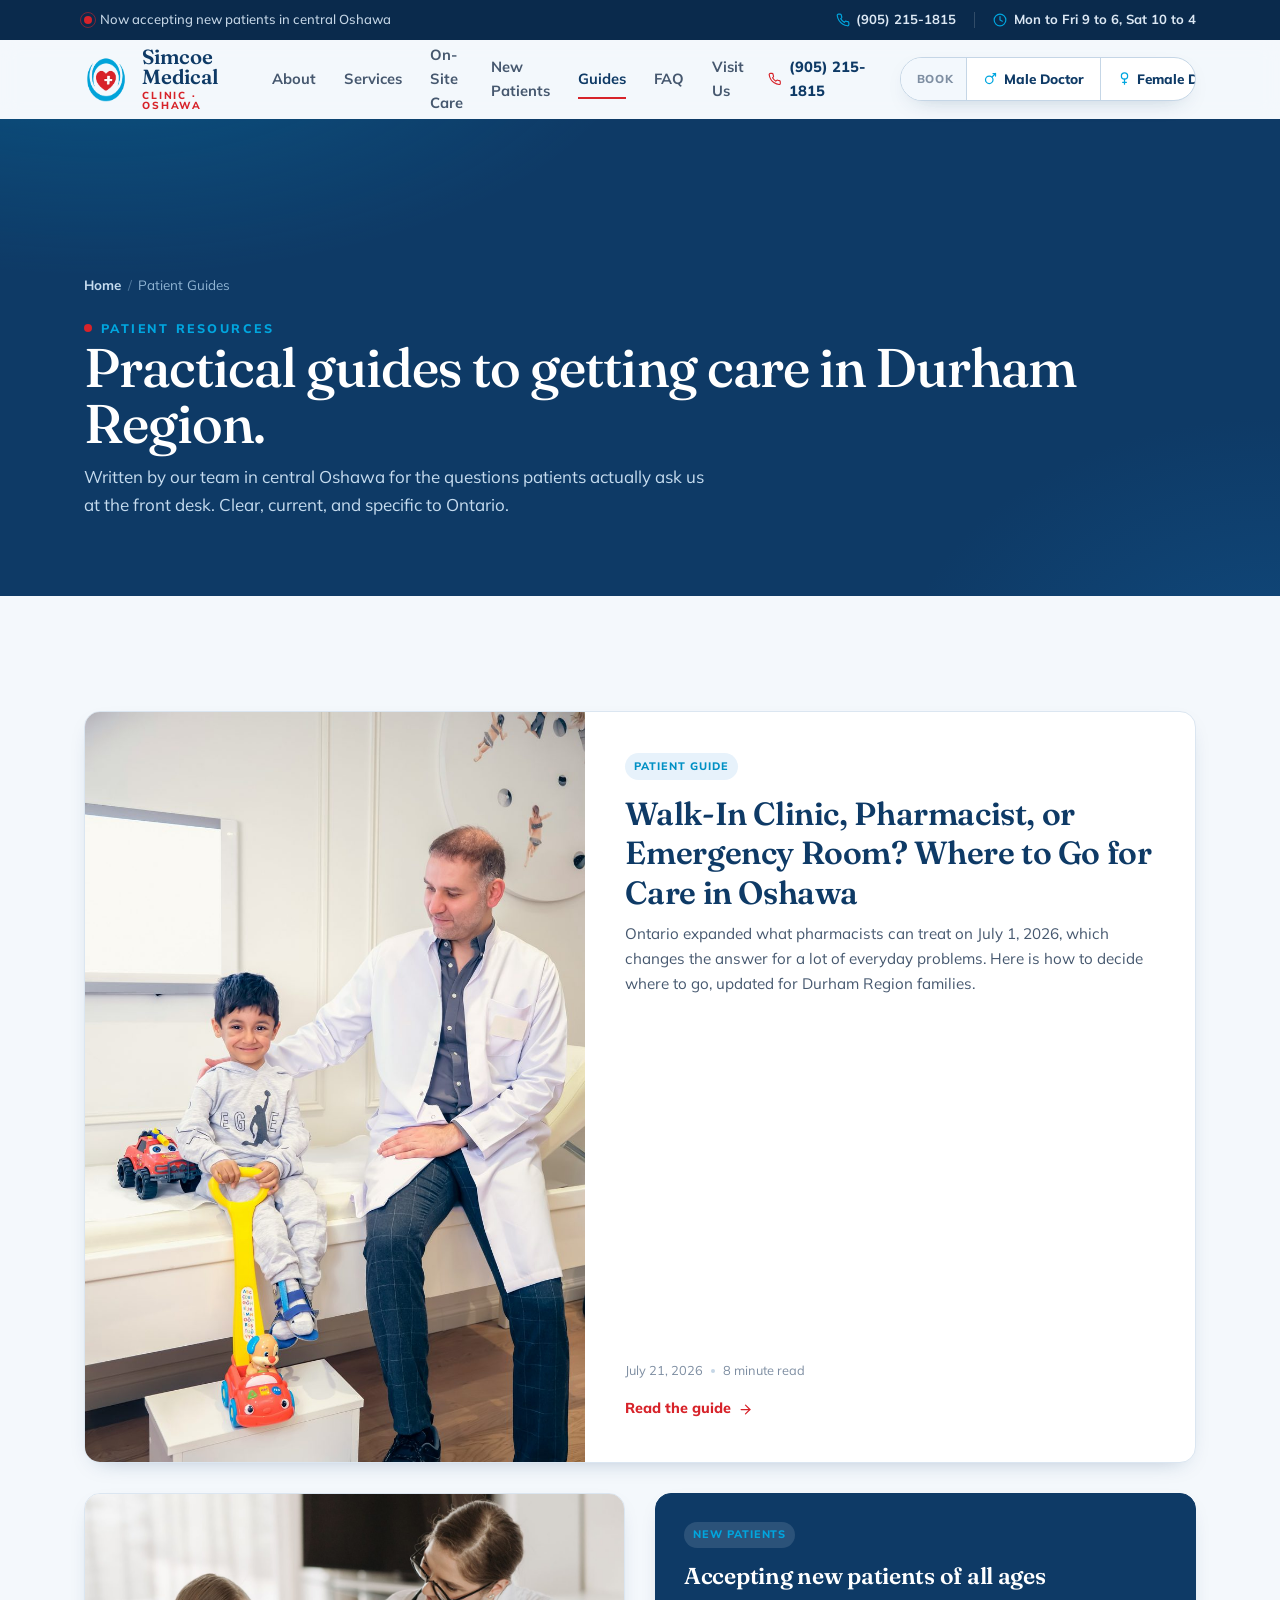
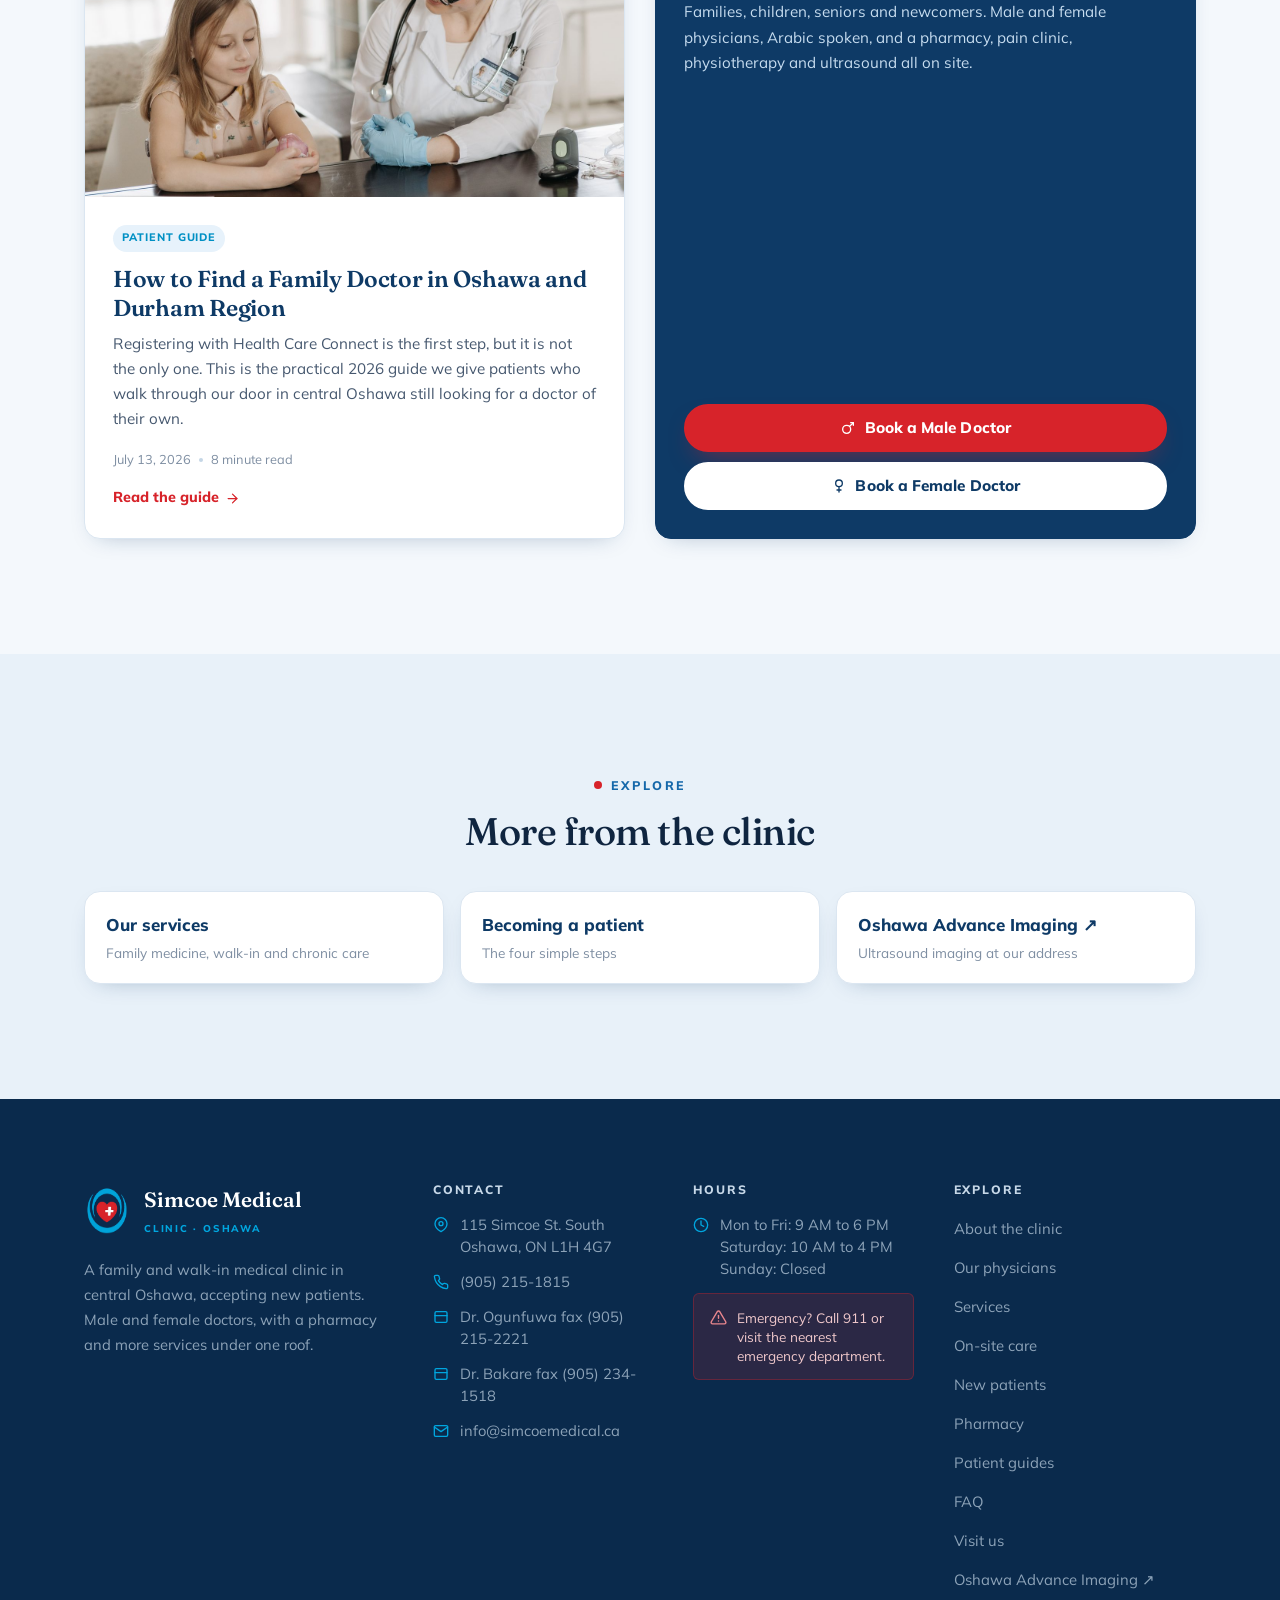
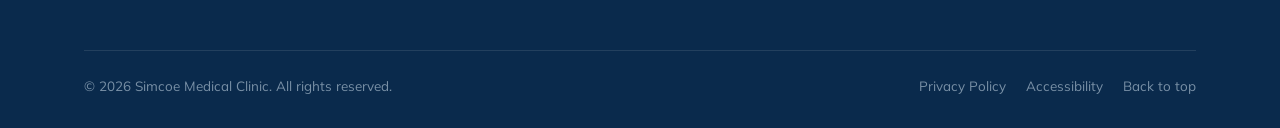
==== blog.html @ 027e369a "Add files via upload" ====
<!DOCTYPE html>
<html lang="en">
<head>
<meta charset="UTF-8">
<meta name="viewport" content="width=device-width, initial-scale=1.0">
<title>Patient Guides | Simcoe Medical Clinic, Oshawa</title>
<meta name="description" content="Patient guides from Simcoe Medical Clinic, Oshawa: how to find a family doctor in Durham Region, and choosing between a pharmacist, walk-in clinic and the ER.">
<meta name="theme-color" content="#0E3A66">
<meta name="robots" content="index, follow, max-image-preview:large, max-snippet:-1">
<meta name="author" content="Simcoe Medical Clinic">
<meta name="geo.region" content="CA-ON">
<meta name="geo.placename" content="Oshawa, Ontario">
<link rel="canonical" href="https://www.simcoemedical.ca/blog.html">
<meta property="og:type" content="website">
<meta property="og:site_name" content="Simcoe Medical Clinic">
<meta property="og:locale" content="en_CA">
<meta property="og:title" content="Patient Guides | Simcoe Medical Clinic, Oshawa">
<meta property="og:description" content="Practical patient guides from Simcoe Medical Clinic in Oshawa: how to find a family doctor in Durham Region, and choosing between a pharmacist, walk-in clinic and emergency room.">
<meta property="og:url" content="https://www.simcoemedical.ca/blog.html">
<meta property="og:image" content="https://www.simcoemedical.ca/images/care.jpg">
<meta name="twitter:card" content="summary_large_image">
<meta name="twitter:title" content="Patient Guides | Simcoe Medical Clinic, Oshawa">
<meta name="twitter:description" content="Practical patient guides from Simcoe Medical Clinic in Oshawa: how to find a family doctor in Durham Region, and choosing between a pharmacist, walk-in clinic and emergency room.">
<meta name="twitter:image" content="https://www.simcoemedical.ca/images/care.jpg">
<link rel="icon" href="logo.png" type="image/png">
<link rel="apple-touch-icon" href="logo.png">
<link rel="preconnect" href="https://fonts.googleapis.com">
<link rel="preconnect" href="https://fonts.gstatic.com" crossorigin>
<link href="https://fonts.googleapis.com/css2?family=Fraunces:ital,opsz,wght@0,9..144,400;0,9..144,500;0,9..144,600;0,9..144,700&family=Mulish:wght@400;500;600;700;800&display=swap" rel="stylesheet">
<link rel="stylesheet" href="styles.css">
<script type="application/ld+json">{"@context":"https://schema.org","@type":"BreadcrumbList","itemListElement":[{"@type":"ListItem","position":1,"name":"Home","item":"https://www.simcoemedical.ca/"},{"@type":"ListItem","position":2,"name":"Patient Guides","item":"https://www.simcoemedical.ca/blog.html"}]}</script>
<script type="application/ld+json">{"@context":"https://schema.org","@type":"Blog","@id":"https://www.simcoemedical.ca/blog.html","name":"Simcoe Medical Clinic Patient Guides","description":"Practical guides to primary care in Oshawa and Durham Region from Simcoe Medical Clinic.","url":"https://www.simcoemedical.ca/blog.html","inLanguage":"en-CA","publisher":{"@type":"MedicalClinic","name":"Simcoe Medical Clinic","url":"https://www.simcoemedical.ca/"},"blogPost":[{"@type":"BlogPosting","headline":"Walk-In Clinic, Pharmacist, or Emergency Room? Where to Go for Care in Oshawa","url":"https://www.simcoemedical.ca/walk-in-clinic-pharmacist-or-emergency-room-oshawa.html","datePublished":"2026-07-21","image":"https://www.simcoemedical.ca/images/clinic.jpg","description":"Ontario expanded what pharmacists can treat on July 1, 2026. How to decide between a pharmacist, a walk-in clinic, Health811 and the emergency department in Durham Region."},{"@type":"BlogPosting","headline":"How to Find a Family Doctor in Oshawa and Durham Region","url":"https://www.simcoemedical.ca/find-a-family-doctor-oshawa-durham-region.html","datePublished":"2026-07-13","image":"https://www.simcoemedical.ca/images/care.jpg","description":"A practical 2026 guide to finding a family doctor in Durham Region: Health Care Connect, contacting clinics directly, what to ask, and where to get care while you wait."}]}</script>
</head>
<body>

<div class="scroll-prog" id="scrollProg"></div>

<!-- TOP RIBBON -->
<div class="ribbon">
  <div class="wrap">
    <span class="r-left"><span class="dot"></span> Now accepting new patients in central Oshawa</span>
    <span class="r-right">
      <a href="tel:+19052151815"><svg viewBox="0 0 24 24" fill="none" stroke="currentColor" stroke-width="2" stroke-linecap="round" stroke-linejoin="round"><path d="M22 16.92v3a2 2 0 0 1-2.18 2 19.79 19.79 0 0 1-8.63-3.07 19.5 19.5 0 0 1-6-6 19.79 19.79 0 0 1-3.07-8.67A2 2 0 0 1 4.11 2h3a2 2 0 0 1 2 1.72c.13.96.36 1.9.7 2.81a2 2 0 0 1-.45 2.11L8.09 9.91a16 16 0 0 0 6 6l1.27-1.27a2 2 0 0 1 2.11-.45c.91.34 1.85.57 2.81.7A2 2 0 0 1 22 16.92z"/></svg>(905) 215-1815</a>
      <span class="sep"></span>
      <a href="index.html#contact"><svg viewBox="0 0 24 24" fill="none" stroke="currentColor" stroke-width="2" stroke-linecap="round" stroke-linejoin="round"><circle cx="12" cy="12" r="10"/><polyline points="12 6 12 12 16 14"/></svg>Mon to Fri 9 to 6, Sat 10 to 4</a>
    </span>
  </div>
</div>

<!-- HEADER -->
<header class="header" id="header">
  <div class="wrap">
    <div class="bar">
      <a href="index.html" class="brand" aria-label="Simcoe Medical Clinic home">
        <img src="logo.png" alt="Simcoe Medical Clinic logo" width="46" height="46">
        <span class="bk"><b>Simcoe Medical</b><span>Clinic &middot; Oshawa</span></span>
      </a>
      <nav class="nav" aria-label="Primary">
        <a href="index.html#about">About</a>
        <a href="index.html#services">Services</a>
        <a href="index.html#on-site">On-Site Care</a>
        <a href="index.html#new-patients">New Patients</a>
        <a href="blog.html" class="active">Guides</a>
        <a href="index.html#faq">FAQ</a>
        <a href="index.html#contact">Visit Us</a>
      </nav>
      <div class="header-cta">
        <a href="tel:+19052151815" class="callnum"><svg viewBox="0 0 24 24" fill="none" stroke="currentColor" stroke-width="2" stroke-linecap="round" stroke-linejoin="round"><path d="M22 16.92v3a2 2 0 0 1-2.18 2 19.79 19.79 0 0 1-8.63-3.07 19.5 19.5 0 0 1-6-6 19.79 19.79 0 0 1-3.07-8.67A2 2 0 0 1 4.11 2h3a2 2 0 0 1 2 1.72c.13.96.36 1.9.7 2.81a2 2 0 0 1-.45 2.11L8.09 9.91a16 16 0 0 0 6 6l1.27-1.27a2 2 0 0 1 2.11-.45c.91.34 1.85.57 2.81.7A2 2 0 0 1 22 16.92z"/></svg>(905) 215-1815</a>
        <div class="book-pair">
          <span class="bp-label">Book</span>
          <a href="https://app.avaros.ca/av/weblink/simcoe" target="_blank" rel="noopener" class="bp-btn"><svg class="bico" viewBox="0 0 24 24" fill="none" stroke="currentColor" stroke-width="2" stroke-linecap="round" stroke-linejoin="round"><circle cx="10" cy="14" r="6"/><path d="M14.5 9.5L20 4"/><path d="M16 4h4v4"/></svg>Male Doctor</a>
          <a href="https://app.avaros.ca/av/weblink/simcoemc" target="_blank" rel="noopener" class="bp-btn"><svg class="bico" viewBox="0 0 24 24" fill="none" stroke="currentColor" stroke-width="2" stroke-linecap="round" stroke-linejoin="round"><circle cx="12" cy="8" r="5"/><path d="M12 13v8"/><path d="M9 18h6"/></svg>Female Doctor</a>
        </div>
      </div>
      <button class="burger" id="burger" aria-label="Open menu" aria-expanded="false" aria-controls="mobileMenu"><span></span></button>
    </div>
  </div>
</header>

<!-- MOBILE MENU -->
<div class="mobile-menu" id="mobileMenu">
  <span class="eyebrow mm-eyebrow">Menu</span>
  <nav aria-label="Mobile">
    <a href="index.html#about" data-close>About <span>01</span></a>
    <a href="index.html#services" data-close>Services <span>02</span></a>
    <a href="index.html#on-site" data-close>On-Site Care <span>03</span></a>
    <a href="index.html#new-patients" data-close>New Patients <span>04</span></a>
    <a href="blog.html">Patient Guides <span>05</span></a>
    <a href="index.html#faq" data-close>FAQ <span>06</span></a>
    <a href="index.html#contact" data-close>Visit Us <span>07</span></a>
  </nav>
  <div class="mm-actions">
    <a href="https://app.avaros.ca/av/weblink/simcoe" target="_blank" rel="noopener" class="btn btn--red btn--block" data-close><svg class="bico" viewBox="0 0 24 24" fill="none" stroke="currentColor" stroke-width="2" stroke-linecap="round" stroke-linejoin="round"><circle cx="10" cy="14" r="6"/><path d="M14.5 9.5L20 4"/><path d="M16 4h4v4"/></svg>Book a Male Doctor</a>
    <a href="https://app.avaros.ca/av/weblink/simcoemc" target="_blank" rel="noopener" class="btn btn--navy btn--block" data-close><svg class="bico" viewBox="0 0 24 24" fill="none" stroke="currentColor" stroke-width="2" stroke-linecap="round" stroke-linejoin="round"><circle cx="12" cy="8" r="5"/><path d="M12 13v8"/><path d="M9 18h6"/></svg>Book a Female Doctor</a>
    <a href="tel:+19052151815" class="btn btn--outline btn--block">Call (905) 215-1815</a>
    <div class="mm-contact">115 Simcoe St. South, Oshawa, ON<br><a href="mailto:info@simcoemedical.ca">info@simcoemedical.ca</a></div>
  </div>
</div>

<main id="top">

<section class="page-head">
  <div class="wrap">
    <div class="crumbs"><a href="index.html">Home</a><span class="sep">/</span>Patient Guides</div>
    <span class="eyebrow on-dark">Patient Resources</span>
    <h1 class="h-xl">Practical guides to getting care in Durham Region.</h1>
    <p>Written by our team in central Oshawa for the questions patients actually ask us at the front desk. Clear, current, and specific to Ontario.</p>
  </div>
</section>

<section class="section">
  <div class="wrap">
    <div class="post-grid">
      <article class="post-card post-card--wide">
        <a class="pc-media" href="walk-in-clinic-pharmacist-or-emergency-room-oshawa.html" tabindex="-1" aria-hidden="true"><img src="images/clinic.jpg" alt="" width="933" height="1400" loading="lazy" decoding="async"></a>
        <div class="pc-body">
          <span class="pc-tag">Patient Guide</span>
          <h3><a href="walk-in-clinic-pharmacist-or-emergency-room-oshawa.html">Walk-In Clinic, Pharmacist, or Emergency Room? Where to Go for Care in Oshawa</a></h3>
          <p>Ontario expanded what pharmacists can treat on July 1, 2026, which changes the answer for a lot of everyday problems. Here is how to decide where to go, updated for Durham Region families.</p>
          <div class="pc-foot"><time datetime="2026-07-21">July 21, 2026</time><span class="dot"></span><span>8 minute read</span></div>
          <a class="pc-more" href="walk-in-clinic-pharmacist-or-emergency-room-oshawa.html">Read the guide <svg viewBox="0 0 24 24" fill="none" stroke="currentColor" stroke-width="2" stroke-linecap="round" stroke-linejoin="round"><line x1="5" y1="12" x2="19" y2="12"/><polyline points="12 5 19 12 12 19"/></svg></a>
        </div>
      </article>
      <article class="post-card">
        <a class="pc-media" href="find-a-family-doctor-oshawa-durham-region.html" tabindex="-1" aria-hidden="true"><img src="images/care.jpg" alt="" width="1400" height="935" loading="lazy" decoding="async"></a>
        <div class="pc-body">
          <span class="pc-tag">Patient Guide</span>
          <h3><a href="find-a-family-doctor-oshawa-durham-region.html">How to Find a Family Doctor in Oshawa and Durham Region</a></h3>
          <p>Registering with Health Care Connect is the first step, but it is not the only one. This is the practical 2026 guide we give patients who walk through our door in central Oshawa still looking for a doctor of their own.</p>
          <div class="pc-foot"><time datetime="2026-07-13">July 13, 2026</time><span class="dot"></span><span>8 minute read</span></div>
          <a class="pc-more" href="find-a-family-doctor-oshawa-durham-region.html">Read the guide <svg viewBox="0 0 24 24" fill="none" stroke="currentColor" stroke-width="2" stroke-linecap="round" stroke-linejoin="round"><line x1="5" y1="12" x2="19" y2="12"/><polyline points="12 5 19 12 12 19"/></svg></a>
        </div>
      </article>
      <article class="post-card" style="background:var(--navy);border-color:var(--navy)">
        <div class="pc-body">
          <span class="pc-tag" style="background:rgba(255,255,255,.12);color:var(--cyan)">New patients</span>
          <h3 style="color:#fff">Accepting new patients of all ages</h3>
          <p style="color:#C6DCEF">Families, children, seniors and newcomers. Male and female physicians, Arabic spoken, and a pharmacy, pain clinic, physiotherapy and ultrasound all on site.</p>
          <div style="margin-top:auto;display:grid;gap:.6rem">
            <a href="https://app.avaros.ca/av/weblink/simcoe" target="_blank" rel="noopener" class="btn btn--red btn--block"><svg class="bico" viewBox="0 0 24 24" fill="none" stroke="currentColor" stroke-width="2" stroke-linecap="round" stroke-linejoin="round"><circle cx="10" cy="14" r="6"/><path d="M14.5 9.5L20 4"/><path d="M16 4h4v4"/></svg>Book a Male Doctor</a>
            <a href="https://app.avaros.ca/av/weblink/simcoemc" target="_blank" rel="noopener" class="btn btn--white btn--block"><svg class="bico" viewBox="0 0 24 24" fill="none" stroke="currentColor" stroke-width="2" stroke-linecap="round" stroke-linejoin="round"><circle cx="12" cy="8" r="5"/><path d="M12 13v8"/><path d="M9 18h6"/></svg>Book a Female Doctor</a>
          </div>
        </div>
      </article>
    </div>
  </div>
</section>

<section class="section bg-bg2">
  <div class="wrap">
    <div class="section-head center-head" style="margin-bottom:clamp(28px,3vw,40px)">
      <span class="eyebrow center">Explore</span>
      <h2 class="h-lg">More from the clinic</h2>
    </div>
    <div class="rel-grid">
      <a href="index.html#services">Our services<span>Family medicine, walk-in and chronic care</span></a>
      <a href="index.html#new-patients">Becoming a patient<span>The four simple steps</span></a>
      <a href="https://www.oshawaadvanceimaging.ca/" target="_blank" rel="noopener">Oshawa Advance Imaging &#8599;<span>Ultrasound imaging at our address</span></a>
    </div>
  </div>
</section>

<!-- FOOTER -->
<footer class="footer">
  <div class="wrap">
    <div class="footer-top">
      <div class="footer-col">
        <div class="f-brand"><img src="logo.png" alt="Simcoe Medical Clinic logo" width="48" height="48"><div><b>Simcoe Medical</b><span>Clinic &middot; Oshawa</span></div></div>
        <p>A family and walk-in medical clinic in central Oshawa, accepting new patients. Male and female doctors, with a pharmacy and more services under one roof.</p>
      </div>
      <div class="footer-col">
        <h4>Contact</h4>
        <div class="fc-line"><svg viewBox="0 0 24 24" fill="none" stroke="currentColor" stroke-width="2" stroke-linecap="round" stroke-linejoin="round"><path d="M21 10c0 7-9 12-9 12s-9-5-9-12a9 9 0 0 1 18 0z"/><circle cx="12" cy="10" r="3"/></svg><span>115 Simcoe St. South<br>Oshawa, ON L1H 4G7</span></div>
        <div class="fc-line"><svg viewBox="0 0 24 24" fill="none" stroke="currentColor" stroke-width="2" stroke-linecap="round" stroke-linejoin="round"><path d="M22 16.92v3a2 2 0 0 1-2.18 2 19.79 19.79 0 0 1-8.63-3.07 19.5 19.5 0 0 1-6-6 19.79 19.79 0 0 1-3.07-8.67A2 2 0 0 1 4.11 2h3a2 2 0 0 1 2 1.72c.13.96.36 1.9.7 2.81a2 2 0 0 1-.45 2.11L8.09 9.91a16 16 0 0 0 6 6l1.27-1.27a2 2 0 0 1 2.11-.45c.91.34 1.85.57 2.81.7A2 2 0 0 1 22 16.92z"/></svg><a href="tel:+19052151815">(905) 215-1815</a></div>
        <div class="fc-line"><svg viewBox="0 0 24 24" fill="none" stroke="currentColor" stroke-width="2" stroke-linecap="round" stroke-linejoin="round"><rect x="3" y="4" width="18" height="16" rx="2"/><path d="M3 10h18"/></svg><span>Dr. Ogunfuwa fax (905) 215-2221</span></div>
        <div class="fc-line"><svg viewBox="0 0 24 24" fill="none" stroke="currentColor" stroke-width="2" stroke-linecap="round" stroke-linejoin="round"><rect x="3" y="4" width="18" height="16" rx="2"/><path d="M3 10h18"/></svg><span>Dr. Bakare fax (905) 234-1518</span></div>
        <div class="fc-line"><svg viewBox="0 0 24 24" fill="none" stroke="currentColor" stroke-width="2" stroke-linecap="round" stroke-linejoin="round"><path d="M4 4h16a2 2 0 0 1 2 2v12a2 2 0 0 1-2 2H4a2 2 0 0 1-2-2V6a2 2 0 0 1 2-2z"/><polyline points="22 6 12 13 2 6"/></svg><a href="mailto:info@simcoemedical.ca">info@simcoemedical.ca</a></div>
      </div>
      <div class="footer-col">
        <h4>Hours</h4>
        <div class="fc-line"><svg viewBox="0 0 24 24" fill="none" stroke="currentColor" stroke-width="2" stroke-linecap="round" stroke-linejoin="round"><circle cx="12" cy="12" r="10"/><polyline points="12 6 12 12 16 14"/></svg><span>Mon to Fri: 9 AM to 6 PM<br>Saturday: 10 AM to 4 PM<br>Sunday: Closed</span></div>
        <div class="footer-emergency"><svg viewBox="0 0 24 24" fill="none" stroke="currentColor" stroke-width="2" stroke-linecap="round" stroke-linejoin="round"><path d="M10.29 3.86L1.82 18a2 2 0 0 0 1.71 3h16.94a2 2 0 0 0 1.71-3L13.71 3.86a2 2 0 0 0-3.42 0z"/><line x1="12" y1="9" x2="12" y2="13"/><line x1="12" y1="17" x2="12.01" y2="17"/></svg><span>Emergency? Call 911 or visit the nearest emergency department.</span></div>
      </div>
      <div class="footer-col">
        <h4>Explore</h4>
        <ul>
          <li><a href="index.html#about">About the clinic</a></li>
          <li><a href="index.html#physicians">Our physicians</a></li>
          <li><a href="index.html#services">Services</a></li>
          <li><a href="index.html#on-site">On-site care</a></li>
          <li><a href="index.html#new-patients">New patients</a></li>
          <li><a href="index.html#pharmacy">Pharmacy</a></li>
          <li><a href="blog.html">Patient guides</a></li>
          <li><a href="index.html#faq">FAQ</a></li>
          <li><a href="index.html#contact">Visit us</a></li>
          <li><a href="https://www.oshawaadvanceimaging.ca/" target="_blank" rel="noopener">Oshawa Advance Imaging &#8599;</a></li>
        </ul>
      </div>
    </div>
    <div class="footer-bottom">
      <span>&copy; <span id="yr">2026</span> Simcoe Medical Clinic. All rights reserved.</span>
      <span class="fb-links">
        <a href="#">Privacy Policy</a>
        <a href="#">Accessibility</a>
        <a href="index.html#top">Back to top</a>
      </span>
    </div>
  </div>
</footer>


</main>

<div class="mobile-bar">
  <a href="tel:+19052151815" class="mb-call"><svg viewBox="0 0 24 24" fill="none" stroke="currentColor" stroke-width="2" stroke-linecap="round" stroke-linejoin="round"><path d="M22 16.92v3a2 2 0 0 1-2.18 2 19.79 19.79 0 0 1-8.63-3.07 19.5 19.5 0 0 1-6-6 19.79 19.79 0 0 1-3.07-8.67A2 2 0 0 1 4.11 2h3a2 2 0 0 1 2 1.72c.13.96.36 1.9.7 2.81a2 2 0 0 1-.45 2.11L8.09 9.91a16 16 0 0 0 6 6l1.27-1.27a2 2 0 0 1 2.11-.45c.91.34 1.85.57 2.81.7A2 2 0 0 1 22 16.92z"/></svg>Call</a>
  <a href="https://app.avaros.ca/av/weblink/simcoe" target="_blank" rel="noopener" class="mb-book"><svg viewBox="0 0 24 24" fill="none" stroke="currentColor" stroke-width="2" stroke-linecap="round" stroke-linejoin="round"><rect x="3" y="4" width="18" height="18" rx="2"/><line x1="16" y1="2" x2="16" y2="6"/><line x1="8" y1="2" x2="8" y2="6"/><line x1="3" y1="10" x2="21" y2="10"/></svg>Book Male</a>
  <a href="https://app.avaros.ca/av/weblink/simcoemc" target="_blank" rel="noopener" class="mb-book-f"><svg viewBox="0 0 24 24" fill="none" stroke="currentColor" stroke-width="2" stroke-linecap="round" stroke-linejoin="round"><rect x="3" y="4" width="18" height="18" rx="2"/><line x1="16" y1="2" x2="16" y2="6"/><line x1="8" y1="2" x2="8" y2="6"/><line x1="3" y1="10" x2="21" y2="10"/></svg>Book Female</a>
</div>

<button class="to-top" id="toTop" aria-label="Back to top"><svg viewBox="0 0 24 24" fill="none" stroke="currentColor" stroke-width="2.2" stroke-linecap="round" stroke-linejoin="round"><line x1="12" y1="19" x2="12" y2="5"/><polyline points="5 12 12 5 19 12"/></svg></button>

<script src="script.js"></script>
</body>
</html>
---- styles.css ----
/* ============================================================
   Simcoe Medical Clinic - Blue & Red healthcare redesign
   Palette drawn from the logo: cyan #00A6DF, red #D7232A
   Fraunces (display) + Mulish (text)
   ============================================================ */

:root{
  /* Blues */
  --navy:#0E3A66;
  --navy-2:#0A2A4C;
  --navy-3:#15497E;
  --blue:#1568AA;
  --cyan:#00A6DF;
  --cyan-2:#0090C4;
  --blue-soft:#E7F2FB;
  --blue-soft-2:#D4E7F6;
  --sky:#F3F8FD;

  /* Reds */
  --red:#D7232A;
  --red-2:#B5191F;
  --red-soft:#FCE4E5;

  /* Ink + neutrals */
  --ink:#0F2540;
  --ink-2:#46586F;
  --ink-3:#7E8EA2;
  --paper:#FFFFFF;
  --bg:#F4F8FC;
  --bg-2:#E8F1F9;
  --line:#DBE6F1;
  --line-2:#C5D6E6;
  --white:#fff;

  --serif:"Fraunces",Georgia,"Times New Roman",serif;
  --sans:"Mulish",-apple-system,BlinkMacSystemFont,"Segoe UI",Roboto,sans-serif;

  --container:1240px;
  --gutter:clamp(20px,5vw,64px);
  --ribbon-h:40px;
  --header-h:78px;
  --r:6px;
  --r-lg:16px;
  --r-xl:26px;
  --ease:cubic-bezier(.22,.61,.36,1);
  --ease-out:cubic-bezier(.16,1,.3,1);
  --shadow-sm:0 8px 24px -14px rgba(14,58,102,.4);
  --shadow:0 22px 50px -26px rgba(14,58,102,.5);
  --shadow-lg:0 40px 80px -40px rgba(10,42,77,.6);
}

*,*::before,*::after{box-sizing:border-box;margin:0;padding:0}
html{-webkit-text-size-adjust:100%;scroll-behavior:smooth;overflow-x:hidden}
@media (prefers-reduced-motion:reduce){html{scroll-behavior:auto}}

body{
  font-family:var(--sans);
  background:var(--bg);
  color:var(--ink);
  font-size:17px;line-height:1.65;font-weight:400;
  -webkit-font-smoothing:antialiased;text-rendering:optimizeLegibility;
  overflow-x:hidden;
}
body.no-scroll{overflow:hidden}
img{max-width:100%;display:block}
a{color:inherit;text-decoration:none}
button{font-family:inherit;cursor:pointer;border:none;background:none;color:inherit}
ul{list-style:none}
::selection{background:var(--cyan);color:#fff}

/* ---------- Type ---------- */
h1,h2,h3,h4{font-family:var(--serif);font-weight:500;line-height:1.07;letter-spacing:-.012em;color:var(--ink)}
.display{font-size:clamp(2.7rem,6.1vw,5rem);font-weight:500;line-height:.99;letter-spacing:-.022em}
.h-xl{font-size:clamp(2.1rem,4.4vw,3.4rem);line-height:1.03;letter-spacing:-.018em}
.h-lg{font-size:clamp(1.7rem,3vw,2.4rem);line-height:1.08}
.h-md{font-size:clamp(1.3rem,2vw,1.6rem);line-height:1.14}
em,.it{font-style:italic}
.c-red{color:var(--red)}
.c-cyan{color:var(--cyan)}
.c-navy{color:var(--navy)}

.eyebrow{font-family:var(--sans);font-size:.78rem;font-weight:800;letter-spacing:.2em;text-transform:uppercase;color:var(--blue);display:inline-flex;align-items:center;gap:.7em}
.eyebrow::before{content:"";width:8px;height:8px;border-radius:50%;background:var(--red);display:inline-block;flex:none}
.eyebrow.on-dark{color:var(--cyan)}
.eyebrow.center{justify-content:center}
.eyebrow.no-dot::before{display:none}

.lead{font-size:clamp(1.05rem,1.5vw,1.22rem);line-height:1.6;color:var(--ink-2);font-weight:400}
.muted{color:var(--ink-3)}

/* ---------- Layout ---------- */
.wrap{max-width:var(--container);margin:0 auto;padding-inline:var(--gutter)}
.section{padding-block:clamp(64px,9vw,126px);position:relative}
.section--tight{padding-block:clamp(46px,6vw,80px)}
.bg-soft{background:var(--blue-soft)}
.bg-bg2{background:var(--bg-2)}
.bg-navy{background:var(--navy);color:#D8E6F2}
.bg-navy h2,.bg-navy h3,.bg-navy h4{color:#fff}
.bg-paper{background:var(--paper)}
.section-head{max-width:720px}
.section-head h2{margin-top:14px}
.section-head .lead{margin-top:18px}
.center-head{margin-inline:auto;text-align:center}

/* index numbers */
.index{font-family:var(--serif);font-weight:400;font-size:clamp(2.2rem,3.8vw,3.2rem);line-height:1;color:var(--cyan);letter-spacing:-.02em;display:block}
.kicker-num{font-family:var(--serif);color:var(--red);font-weight:600;font-size:1rem}

/* ---------- Reveal / motion utilities ---------- */
.reveal{opacity:0;transform:translateY(26px);transition:opacity .8s var(--ease-out),transform .8s var(--ease-out)}
.reveal.in{opacity:1;transform:none}
.reveal-l{opacity:0;transform:translateX(-34px);transition:opacity .9s var(--ease-out),transform .9s var(--ease-out)}
.reveal-l.in{opacity:1;transform:none}
.reveal-r{opacity:0;transform:translateX(34px);transition:opacity .9s var(--ease-out),transform .9s var(--ease-out)}
.reveal-r.in{opacity:1;transform:none}
.reveal-s{opacity:0;transform:scale(.94);transition:opacity .8s var(--ease-out),transform .8s var(--ease-out)}
.reveal-s.in{opacity:1;transform:none}
.reveal-d1{transition-delay:.08s}
.reveal-d2{transition-delay:.16s}
.reveal-d3{transition-delay:.24s}
.reveal-d4{transition-delay:.32s}
.reveal-d5{transition-delay:.4s}

.img-reveal{overflow:hidden;position:relative}
.img-reveal img{transform:scale(1.1);clip-path:inset(0 0 100% 0);transition:clip-path 1.15s var(--ease-out),transform 1.5s var(--ease-out)}
.img-reveal.in img{clip-path:inset(0 0 0 0);transform:scale(1)}

/* parallax target (JS sets --py) */
.parallax{will-change:transform}

/* ---------- Scroll progress bar ---------- */
.scroll-prog{position:fixed;top:0;left:0;height:3px;width:0;z-index:200;background:linear-gradient(90deg,var(--cyan),var(--red));transition:width .1s linear}

/* ---------- Buttons ---------- */
.btn{
  --bg:var(--red);--fg:#fff;--bd:var(--red);
  display:inline-flex;align-items:center;justify-content:center;gap:.55em;
  font-family:var(--sans);font-weight:800;font-size:.96rem;letter-spacing:.005em;
  padding:.92em 1.6em;border-radius:50px;
  background:var(--bg);color:var(--fg);border:2px solid var(--bd);
  transition:background .3s var(--ease),color .3s var(--ease),border-color .3s var(--ease),transform .22s var(--ease),box-shadow .3s var(--ease);
  cursor:pointer;line-height:1;text-align:center;position:relative;
}
.btn svg{width:17px;height:17px}
.btn .arrow{transition:transform .3s var(--ease)}
.btn:hover{transform:translateY(-2px)}
.btn:hover .arrow{transform:translateX(4px)}
.btn:active{transform:translateY(0)}

.btn--red{--bg:var(--red);--fg:#fff;--bd:var(--red);box-shadow:0 12px 26px -12px rgba(215,35,42,.6)}
.btn--red:hover{--bg:var(--red-2);--bd:var(--red-2)}
.btn--navy{--bg:var(--navy);--fg:#fff;--bd:var(--navy)}
.btn--navy:hover{--bg:var(--cyan);--bd:var(--cyan)}
.btn--outline{--bg:transparent;--fg:var(--navy);--bd:var(--line-2)}
.btn--outline:hover{--bg:var(--navy);--fg:#fff;--bd:var(--navy)}
.btn--ghost-light{--bg:transparent;--fg:#fff;--bd:rgba(255,255,255,.5)}
.btn--ghost-light:hover{--bg:#fff;--fg:var(--navy);--bd:#fff}
.btn--white{--bg:#fff;--fg:var(--navy);--bd:#fff}
.btn--white:hover{--bg:var(--red);--fg:#fff;--bd:var(--red)}
.btn--block{width:100%}
.btn--lg{padding:1.06em 1.9em;font-size:1rem}

.tlink{display:inline-flex;align-items:center;gap:.5em;font-weight:800;color:var(--blue);position:relative;padding-bottom:3px}
.tlink::after{content:"";position:absolute;left:0;bottom:0;height:2px;width:100%;background:var(--red);transform:scaleX(0);transform-origin:left;transition:transform .35s var(--ease)}
.tlink:hover::after{transform:scaleX(1)}
.tlink svg{width:16px;height:16px;transition:transform .3s var(--ease)}
.tlink:hover svg{transform:translateX(4px)}
.tlink--light{color:#fff}
.tlink--light::after{background:var(--cyan)}

/* ---------- Top ribbon ---------- */
.ribbon{background:var(--navy-2);color:#C5D6E6;font-size:.82rem;font-weight:500;height:var(--ribbon-h);display:flex;align-items:center}
.ribbon .wrap{display:flex;align-items:center;justify-content:space-between;gap:18px;width:100%}
.ribbon .r-left{display:inline-flex;align-items:center;gap:.6em}
.ribbon .dot{width:8px;height:8px;border-radius:50%;background:var(--red);position:relative}
.ribbon .dot::after{content:"";position:absolute;inset:-4px;border-radius:50%;border:1px solid rgba(215,35,42,.55);animation:ping 2.2s var(--ease) infinite}
@keyframes ping{0%{transform:scale(.7);opacity:.9}70%,100%{transform:scale(1.8);opacity:0}}
.ribbon .r-right{display:inline-flex;align-items:center;gap:18px}
.ribbon a{display:inline-flex;align-items:center;gap:.5em;color:#DCE8F4;font-weight:700}
.ribbon a:hover{color:#fff}
.ribbon svg{width:14px;height:14px;color:var(--cyan)}
.ribbon .sep{width:1px;height:16px;background:rgba(255,255,255,.16)}

/* ---------- Header ---------- */
.header{position:sticky;top:0;z-index:100;background:rgba(244,248,252,.86);backdrop-filter:saturate(150%) blur(10px);border-bottom:1px solid transparent;transition:border-color .35s var(--ease),box-shadow .35s var(--ease),background .35s var(--ease)}
.header.scrolled{border-bottom-color:var(--line);box-shadow:0 6px 24px -18px rgba(14,58,102,.5)}
.header .bar{height:var(--header-h);display:flex;align-items:center;justify-content:space-between;gap:24px}
.brand{display:inline-flex;align-items:center;gap:12px}
.brand img{width:46px;height:46px}
.brand .bk{display:flex;flex-direction:column;line-height:1}
.brand .bk b{font-family:var(--serif);font-weight:600;font-size:1.28rem;color:var(--navy);letter-spacing:-.01em}
.brand .bk span{font-family:var(--sans);font-size:.64rem;font-weight:800;letter-spacing:.18em;text-transform:uppercase;color:var(--red);margin-top:3px}

.nav{display:flex;align-items:center;gap:28px}
.nav a{font-size:.92rem;font-weight:700;color:var(--ink-2);position:relative;padding:6px 0;transition:color .25s var(--ease)}
.nav a::after{content:"";position:absolute;left:0;bottom:-2px;height:2px;width:100%;background:var(--red);transform:scaleX(0);transform-origin:left;transition:transform .32s var(--ease)}
.nav a:hover{color:var(--navy)}
.nav a:hover::after,.nav a.active::after{transform:scaleX(1)}
.nav a.active{color:var(--navy)}

.header-cta{display:flex;align-items:center;gap:16px}
.header-cta .callnum{display:inline-flex;align-items:center;gap:.5em;font-weight:800;font-size:.92rem;color:var(--navy)}
.header-cta .callnum svg{width:16px;height:16px;color:var(--red)}
.header-cta .callnum:hover{color:var(--cyan-2)}

.burger{display:none;width:48px;height:48px;border:2px solid var(--line-2);border-radius:50px;place-items:center;background:var(--paper);transition:border-color .25s,background .25s}
.burger:hover{border-color:var(--navy)}
.burger span{display:block;width:20px;height:2px;background:var(--navy);position:relative;transition:transform .3s var(--ease)}
.burger span::before,.burger span::after{content:"";position:absolute;left:0;width:20px;height:2px;background:var(--navy);transition:transform .3s var(--ease)}
.burger span::before{top:-6px}.burger span::after{top:6px}
body.menu-open .burger span{background:transparent}
body.menu-open .burger span::before{transform:translateY(6px) rotate(45deg)}
body.menu-open .burger span::after{transform:translateY(-6px) rotate(-45deg)}

.mobile-menu{position:fixed;inset:0;z-index:99;background:var(--sky);padding:calc(var(--header-h) + 30px) var(--gutter) 40px;transform:translateY(-100%);opacity:0;visibility:hidden;transition:transform .5s var(--ease),opacity .4s var(--ease),visibility .4s;overflow-y:auto;display:flex;flex-direction:column}
body.menu-open .mobile-menu{transform:translateY(0);opacity:1;visibility:visible}
.mobile-menu .mm-eyebrow{margin-bottom:18px}
.mobile-menu nav{display:flex;flex-direction:column}
.mobile-menu nav a{font-family:var(--serif);font-size:1.85rem;font-weight:500;color:var(--ink);padding:15px 0;border-bottom:1px solid var(--line);display:flex;align-items:center;justify-content:space-between;transition:color .25s,padding-left .25s var(--ease)}
.mobile-menu nav a span{font-family:var(--sans);font-size:.95rem;color:var(--red);font-weight:800}
.mobile-menu nav a:hover{color:var(--blue);padding-left:8px}
.mobile-menu .mm-actions{margin-top:auto;padding-top:30px;display:flex;flex-direction:column;gap:12px}
.mobile-menu .mm-contact{margin-top:24px;font-size:.92rem;color:var(--ink-2);line-height:1.8}
.mobile-menu .mm-contact a{font-weight:800;color:var(--navy)}

/* ============================================================
   HERO (split: navy panel + rounded image + stats bar)
   ============================================================ */
.hero{position:relative;background:radial-gradient(130% 130% at 2% 0%,var(--navy-3),var(--navy) 52%,var(--navy-2));color:#fff;overflow:hidden}
.hero::before{content:"";position:absolute;inset:0;background-image:radial-gradient(rgba(255,255,255,.5) 1px,transparent 1px);background-size:28px 28px;opacity:.05;pointer-events:none}
.hero::after{content:"";position:absolute;top:-12%;right:6%;width:340px;height:340px;border-radius:50%;background:radial-gradient(circle,rgba(0,166,223,.28),transparent 68%);pointer-events:none}
.hero-inner{position:relative;z-index:1;display:grid;grid-template-columns:1.05fr .95fr;align-items:center;min-height:clamp(560px,82vh,760px);max-width:1340px;margin:0 auto}
.hero-panel{padding-block:clamp(46px,6vw,64px);padding-left:var(--gutter);padding-right:clamp(20px,3vw,44px);position:relative;z-index:2}
.hero-content{max-width:580px}
.hero-panel .eyebrow{color:var(--cyan)}
.hero-panel .eyebrow::before{background:var(--red)}
.hero h1{color:#fff;margin:20px 0 22px;font-size:clamp(2.25rem,4.3vw,3.5rem)}
.hero h1 .ln{display:block}
.hero h1 .uline{position:relative;white-space:nowrap}
.hero h1 .uline::after{content:"";position:absolute;left:0;right:0;bottom:.06em;height:.12em;background:var(--red);border-radius:2px;transform:scaleX(0);transform-origin:left;animation:drawline 1s var(--ease) .7s forwards}
@keyframes drawline{to{transform:scaleX(1)}}
.hero-lead{color:#BCD2E6;font-size:clamp(1.05rem,1.4vw,1.2rem);max-width:42ch;margin-bottom:34px}
.hero-actions{display:flex;flex-wrap:wrap;gap:14px 18px;align-items:center;margin-bottom:36px}
.hero-trust{display:flex;flex-wrap:wrap;gap:12px 0;border-top:1px solid rgba(255,255,255,.16);padding-top:22px}
.hero-trust .ht{display:inline-flex;align-items:center;gap:.5em;font-size:.85rem;font-weight:700;color:#D6E4F1;padding-right:17px;margin-right:17px;border-right:1px solid rgba(255,255,255,.18);line-height:1.2}
.hero-trust .ht:last-child{border:0;margin:0;padding:0}
.hero-trust .ht svg{width:16px;height:16px;color:var(--cyan);flex:none}

.hero-media{position:relative;align-self:stretch;margin:clamp(22px,3vw,34px) var(--gutter) clamp(22px,3vw,34px) 0;border-radius:var(--r-xl);overflow:hidden;box-shadow:var(--shadow-lg);min-height:clamp(380px,56vh,600px)}
.hero-media::before{content:"";position:absolute;left:0;top:34px;bottom:34px;width:5px;border-radius:0 4px 4px 0;background:var(--red);z-index:3}
.hero-media img{position:absolute;inset:0;width:100%;height:100%;object-fit:cover;animation:kenburns 18s var(--ease) infinite alternate}
@keyframes kenburns{from{transform:scale(1.01)}to{transform:scale(1.1)}}
.hero-badge{position:absolute;z-index:4;right:18px;top:18px;background:rgba(14,58,102,.62);backdrop-filter:blur(6px);border:1px solid rgba(255,255,255,.22);border-radius:50px;padding:9px 15px;display:inline-flex;align-items:center;gap:8px;font-size:.82rem;font-weight:700;color:#fff}
.hero-badge .pulse{width:9px;height:9px;border-radius:50%;background:#46e08a;position:relative}
.hero-badge .pulse::after{content:"";position:absolute;inset:-4px;border-radius:50%;border:1px solid rgba(70,224,138,.6);animation:ping 2s var(--ease) infinite}

/* Stats bar overlapping hero bottom */
.hero-stats{position:relative;z-index:20;max-width:var(--container);margin:-44px auto 0;padding-inline:var(--gutter)}
.hero-stats-inner{background:#fff;border-radius:var(--r-lg);box-shadow:var(--shadow);display:grid;grid-template-columns:repeat(4,1fr);overflow:hidden}
.hs{display:flex;align-items:center;gap:14px;padding:22px clamp(15px,1.9vw,26px);border-right:1px solid var(--line);transition:background .3s var(--ease)}
.hs:last-child{border-right:0}
.hs:hover{background:var(--sky)}
.hs .hs-ic{width:46px;height:46px;border-radius:13px;background:var(--blue-soft);display:grid;place-items:center;flex:none;color:var(--blue)}
.hs:nth-child(even) .hs-ic{background:var(--red-soft);color:var(--red)}
.hs .hs-ic svg{width:23px;height:23px}
.hs b{font-family:var(--serif);font-size:1.04rem;color:var(--ink);font-weight:600;display:block;line-height:1.12}
.hs span{font-size:.79rem;color:var(--ink-3);font-weight:600}

/* ============================================================
   Curved section divider
   ============================================================ */
.divider{display:block;width:100%;height:60px;line-height:0}
.divider svg{width:100%;height:100%;display:block}

/* ============================================================
   EDITORIAL SPLIT (reusable)
   ============================================================ */
.split{display:grid;grid-template-columns:1fr 1fr;gap:clamp(32px,5vw,76px);align-items:center}
.split--wide-media{grid-template-columns:1fr 1.08fr}
.split-copy .index{margin-bottom:14px}
.split-copy .eyebrow{margin-bottom:18px}
.split-copy h2{margin-bottom:22px}
.split-copy p{color:var(--ink-2);margin-bottom:18px;max-width:52ch}
.split-copy p:last-of-type{margin-bottom:0}
.split-cta{margin-top:30px;display:flex;flex-wrap:wrap;gap:14px 20px;align-items:center}

.media-wrap{position:relative}
.media-frame{position:relative;border-radius:var(--r-xl);overflow:hidden;aspect-ratio:5/4;box-shadow:var(--shadow)}
.media-frame img{width:100%;height:100%;object-fit:cover}
.media-frame.tall{aspect-ratio:4/5}
.media-wrap.deco::before{content:"";position:absolute;width:120px;height:120px;border:3px solid var(--cyan);border-radius:50%;opacity:.5;z-index:0}
.media-wrap.deco.tl::before{left:-26px;top:-26px}
.media-wrap.deco.br::before{right:-26px;bottom:-26px;border-color:var(--red);opacity:.4}
.media-wrap .media-frame{position:relative;z-index:1}
.media-tag{position:absolute;z-index:2;background:#fff;border-radius:50px;padding:11px 16px;font-size:.83rem;font-weight:800;color:var(--navy);display:inline-flex;align-items:center;gap:9px;box-shadow:var(--shadow-sm)}
.media-tag svg{width:16px;height:16px;color:var(--red)}
.media-tag.bl{left:18px;bottom:18px}
.media-tag.tr{right:18px;top:18px}

.pullquote{border-left:4px solid var(--red);padding:6px 0 6px 22px;margin-top:28px;font-family:var(--serif);font-style:italic;font-size:clamp(1.15rem,1.7vw,1.4rem);line-height:1.4;color:var(--navy)}

/* mini stat chips under copy */
.minihits{display:flex;flex-wrap:wrap;gap:22px;margin-top:28px}
.minihit{display:flex;flex-direction:column;gap:2px}
.minihit b{font-family:var(--serif);font-size:1.7rem;color:var(--blue);font-weight:600;line-height:1}
.minihit span{font-size:.82rem;color:var(--ink-3);font-weight:600}

/* ============================================================
   SERVICES (asymmetric: sticky intro + card grid)
   ============================================================ */
.svc-layout{display:grid;grid-template-columns:.82fr 2fr;gap:clamp(24px,3.4vw,46px);align-items:start}
.svc-intro{position:sticky;top:calc(var(--header-h) + 24px)}
.svc-intro .eyebrow{margin-bottom:16px}
.svc-intro h2{margin-bottom:18px}
.svc-intro p{color:var(--ink-2);margin-bottom:24px}
.svc-intro-img{border-radius:var(--r-lg);overflow:hidden;aspect-ratio:4/3;margin-bottom:24px;box-shadow:var(--shadow-sm)}
.svc-intro-img img{width:100%;height:100%;object-fit:cover}
.svc-grid{display:grid;grid-template-columns:repeat(2,1fr);gap:16px}
.svc{background:#fff;border:1px solid var(--line);border-radius:var(--r-lg);padding:26px 24px;transition:transform .38s var(--ease),box-shadow .38s var(--ease),border-color .38s var(--ease);position:relative;overflow:hidden}
.svc::after{content:"";position:absolute;left:0;top:0;height:4px;width:100%;background:linear-gradient(90deg,var(--cyan),var(--red));transform:scaleX(0);transform-origin:left;transition:transform .4s var(--ease)}
.svc:hover{transform:translateY(-6px);box-shadow:var(--shadow);border-color:transparent}
.svc:hover::after{transform:scaleX(1)}
.svc .svc-ic{width:52px;height:52px;border-radius:14px;background:var(--blue-soft);color:var(--blue);display:grid;place-items:center;margin-bottom:16px;transition:transform .4s var(--ease)}
.svc .svc-ic svg{width:25px;height:25px}
.svc:nth-child(3n+2) .svc-ic{background:var(--red-soft);color:var(--red)}
.svc:hover .svc-ic{transform:scale(1.1) rotate(-5deg)}
.svc h3{font-size:1.16rem;margin-bottom:8px}
.svc p{font-size:.9rem;color:var(--ink-2);margin:0;line-height:1.5}

/* ============================================================
   ON-SITE (image + 2x2 cards)
   ============================================================ */
.roof{display:grid;grid-template-columns:1fr 1.05fr;gap:clamp(32px,5vw,72px);align-items:center}
.roof-media{position:relative}
.roof-media .media-frame{aspect-ratio:4/5}
.roof-badge{position:absolute;z-index:3;right:-18px;top:30px;background:var(--red);color:#fff;border-radius:var(--r-lg);padding:16px 20px;text-align:center;box-shadow:0 18px 34px -16px rgba(215,35,42,.7)}
.roof-badge .n{font-family:var(--serif);font-size:2rem;font-weight:600;line-height:1}
.roof-badge .l{font-size:.7rem;font-weight:800;letter-spacing:.08em;text-transform:uppercase;margin-top:3px;opacity:.94}
.roof-grid{display:grid;grid-template-columns:1fr 1fr;gap:14px;margin-top:28px}
.roof-card{background:#fff;border:1px solid var(--line);border-radius:var(--r-lg);padding:22px 20px;transition:transform .35s var(--ease),box-shadow .35s var(--ease)}
.roof-card:hover{transform:translateY(-5px);box-shadow:var(--shadow-sm)}
.roof-card .rc-ic{width:46px;height:46px;border-radius:12px;background:var(--blue-soft);color:var(--blue);display:grid;place-items:center;margin-bottom:14px}
.roof-card:nth-child(even) .rc-ic{background:var(--red-soft);color:var(--red)}
.roof-card .rc-ic svg{width:23px;height:23px}
.roof-card h4{font-size:1.1rem;margin-bottom:5px}
.roof-card p{font-size:.85rem;color:var(--ink-2);margin:0;line-height:1.45}
.roof-card .rc-tag{display:inline-block;margin-top:10px;font-size:.66rem;font-weight:800;letter-spacing:.08em;text-transform:uppercase;color:var(--cyan-2);background:var(--blue-soft);border-radius:50px;padding:4px 10px}

/* ============================================================
   MARQUEE band
   ============================================================ */
.marquee{background:var(--navy);color:#fff;padding:16px 0;overflow:hidden;white-space:nowrap;position:relative}
.marquee-track{display:inline-flex;align-items:center;gap:0;animation:scroll-x 26s linear infinite}
.marquee:hover .marquee-track{animation-play-state:paused}
.marquee .mi{display:inline-flex;align-items:center;font-family:var(--serif);font-size:1.15rem;font-weight:500;padding:0 26px;letter-spacing:.01em}
.marquee .mi::before{content:"";width:8px;height:8px;border-radius:50%;background:var(--red);margin-right:26px}
@keyframes scroll-x{from{transform:translateX(0)}to{transform:translateX(-50%)}}

/* ============================================================
   CARE (split + pullquote)
   ============================================================ */
.care .minihits{margin-top:30px}

/* ============================================================
   COMMUNITY (navy band, family image + chips + lang)
   ============================================================ */
.community-grid{display:grid;grid-template-columns:1.05fr .95fr;gap:clamp(32px,5vw,68px);align-items:center}
.serve-list{display:flex;flex-wrap:wrap;gap:11px;margin-top:28px}
.serve-chip{display:inline-flex;align-items:center;gap:.55em;border:1px solid rgba(255,255,255,.24);border-radius:50px;padding:9px 17px;font-size:.92rem;font-weight:700;color:#E4EFF8;transition:background .3s var(--ease),border-color .3s var(--ease)}
.serve-chip svg{width:15px;height:15px;color:var(--cyan)}
.serve-chip:hover{background:rgba(255,255,255,.1);border-color:var(--cyan)}
.lang-bar{margin-top:30px;display:flex;flex-wrap:wrap;align-items:center;gap:16px;border-top:1px solid rgba(255,255,255,.18);padding-top:26px}
.lang-bar .lb-label{font-size:.78rem;font-weight:800;letter-spacing:.16em;text-transform:uppercase;color:var(--cyan)}
.lang-bar .lang{display:inline-flex;align-items:center;gap:10px;font-weight:700;color:#fff}
.lang-bar .lang .ar{font-family:var(--serif);font-size:1.5rem;color:var(--cyan);line-height:1}
.community-media{position:relative}
.community-media .media-frame{aspect-ratio:5/4;box-shadow:var(--shadow-lg)}
.community-media .media-tag{background:#fff}

/* ============================================================
   JOURNEY (numbered steps + draw connector)
   ============================================================ */
.steps{display:grid;grid-template-columns:repeat(4,1fr);gap:clamp(18px,2.6vw,30px);position:relative}
.step{position:relative}
.step .st-top{display:flex;align-items:center;gap:14px;margin-bottom:18px}
.step .st-n{width:54px;height:54px;border-radius:50%;background:var(--navy);color:#fff;display:grid;place-items:center;font-family:var(--serif);font-size:1.5rem;font-weight:600;flex:none;position:relative;z-index:2;transition:background .35s var(--ease),transform .35s var(--ease)}
.step:hover .st-n{background:var(--red);transform:scale(1.08)}
.step .st-line{flex:1;height:2px;background:var(--line-2);position:relative;overflow:hidden}
.step .st-line::after{content:"";position:absolute;inset:0;background:var(--red);transform:scaleX(0);transform-origin:left;transition:transform .8s var(--ease)}
.step.in .st-line::after{transform:scaleX(1)}
.step:last-child .st-line{display:none}
.step h4{font-size:1.18rem;margin-bottom:8px}
.step p{font-size:.9rem;color:var(--ink-2);margin:0;line-height:1.5}

/* ============================================================
   WHY (3-col cards)
   ============================================================ */
.why-grid{display:grid;grid-template-columns:repeat(3,1fr);gap:18px}
.why-card{background:#fff;border:1px solid var(--line);border-radius:var(--r-lg);padding:28px 26px;transition:transform .35s var(--ease),box-shadow .35s var(--ease)}
.why-card:hover{transform:translateY(-5px);box-shadow:var(--shadow)}
.why-card .wc-ic{width:50px;height:50px;border-radius:13px;background:var(--blue-soft);color:var(--blue);display:grid;place-items:center;margin-bottom:16px}
.why-card:nth-child(even) .wc-ic{background:var(--red-soft);color:var(--red)}
.why-card .wc-ic svg{width:24px;height:24px}
.why-card h4{font-size:1.14rem;margin-bottom:7px}
.why-card p{font-size:.9rem;color:var(--ink-2);margin:0;line-height:1.5}

/* ============================================================
   FORMS band
   ============================================================ */
.forms-band{background:linear-gradient(135deg,var(--blue-soft),var(--blue-soft-2));border-radius:var(--r-xl);padding:clamp(30px,4vw,52px);display:grid;grid-template-columns:1.3fr auto;gap:30px;align-items:center;position:relative;overflow:hidden}
.forms-band::before{content:"";position:absolute;right:-40px;top:-40px;width:200px;height:200px;border-radius:50%;background:rgba(0,166,223,.12)}
.forms-band .fb-tx{position:relative;z-index:1}
.forms-band h3{margin-bottom:10px}
.forms-band p{color:var(--ink-2);margin:0;max-width:54ch}
.forms-actions{display:flex;flex-direction:column;gap:12px;min-width:230px;position:relative;z-index:1}

/* ============================================================
   BOOKING + MAP
   ============================================================ */
.book-options{display:grid;grid-template-columns:repeat(2,1fr);gap:14px;margin-bottom:34px}
.book-opt{display:flex;align-items:center;gap:16px;text-align:left;background:#fff;border:1px solid var(--line);border-radius:var(--r-lg);padding:18px 20px;transition:transform .3s var(--ease),box-shadow .3s var(--ease),border-color .3s var(--ease)}
.book-opt:hover{transform:translateY(-4px);box-shadow:var(--shadow-sm);border-color:transparent}
.book-opt .bo-ic{width:48px;height:48px;border-radius:12px;background:var(--navy);color:#fff;display:grid;place-items:center;flex:none;transition:background .3s var(--ease)}
.book-opt:nth-child(even) .bo-ic{background:var(--red)}
.book-opt:hover .bo-ic{background:var(--cyan)}
.book-opt .bo-ic svg{width:23px;height:23px}
.book-opt .bo-tx b{display:block;font-family:var(--serif);font-size:1.14rem;color:var(--ink);font-weight:600;line-height:1.1}
.book-opt .bo-tx span{font-size:.84rem;color:var(--ink-3)}
.book-opt .bo-arrow{margin-left:auto;color:var(--blue);transition:transform .3s var(--ease)}
.book-opt:hover .bo-arrow{transform:translateX(4px)}
.book-opt .bo-arrow svg{width:19px;height:19px}

.visit-card{display:grid;grid-template-columns:1.15fr .85fr;border-radius:var(--r-xl);overflow:hidden;box-shadow:var(--shadow);background:#fff}
.visit-map{position:relative;min-height:400px}
.visit-map iframe{position:absolute;inset:0;width:100%;height:100%;border:0;filter:saturate(1.05)}
.visit-info{background:linear-gradient(160deg,var(--navy),var(--navy-3));color:#D8E6F2;padding:clamp(28px,3.4vw,42px)}
.visit-info h3{color:#fff;margin-bottom:22px}
.hours-row{display:flex;align-items:center;justify-content:space-between;padding:11px 0;border-bottom:1px solid rgba(255,255,255,.12);font-size:.95rem}
.hours-row .d{color:#C7D8E8;font-weight:600}
.hours-row .t{color:#fff;font-weight:700}
.hours-row.closed .t{color:var(--cyan)}
.hours-row.today .d::before{content:"";display:inline-block;width:7px;height:7px;border-radius:50%;background:var(--red);margin-right:8px;vertical-align:middle}
.visit-contact{margin-top:22px;display:flex;flex-direction:column;gap:13px}
.visit-contact a,.visit-contact div{display:flex;align-items:center;gap:12px;font-size:.95rem;color:#D8E6F2}
.visit-contact svg{width:18px;height:18px;color:var(--cyan);flex:none}
.visit-contact a:hover{color:#fff}
.visit-btns{margin-top:26px;display:flex;flex-wrap:wrap;gap:12px}

/* ============================================================
   TESTIMONIALS
   ============================================================ */
.testi-grid{display:grid;grid-template-columns:repeat(3,1fr);gap:22px}
.testi{background:#fff;border:1px solid var(--line);border-radius:var(--r-lg);padding:30px 28px;position:relative;display:flex;flex-direction:column;transition:transform .35s var(--ease),box-shadow .35s var(--ease)}
.testi:hover{transform:translateY(-5px);box-shadow:var(--shadow)}
.testi .stars{display:flex;gap:3px;margin-bottom:14px;color:var(--red)}
.testi .stars svg{width:17px;height:17px}
.testi p{font-style:italic;font-family:var(--serif);font-size:1.06rem;line-height:1.5;color:var(--ink-2);margin:0 0 20px;flex:1}
.testi .testi-by{display:flex;align-items:center;gap:12px;border-top:1px solid var(--line);padding-top:16px}
.testi .testi-av{width:42px;height:42px;flex-shrink:0;border-radius:50%;background:var(--blue);display:grid;place-items:center;color:#fff;font-weight:800}
.testi .testi-by b{font-size:.92rem;color:var(--ink);font-weight:800;display:block}
.testi .testi-by span{font-size:.8rem;color:var(--ink-3)}
.testi-note{margin-top:26px;text-align:center;font-size:.88rem;color:var(--ink-3);display:flex;align-items:center;justify-content:center;gap:9px}
.testi-note svg{width:17px;height:17px;color:var(--red)}

/* ============================================================
   FAQ
   ============================================================ */
.faq-wrap{max-width:880px;margin:0 auto}
.faq-item{background:#fff;border:1px solid var(--line);border-radius:var(--r-lg);margin-bottom:12px;overflow:hidden;transition:box-shadow .3s var(--ease),border-color .3s var(--ease)}
.faq-item.open{box-shadow:var(--shadow-sm);border-color:transparent}
.faq-q{width:100%;display:flex;align-items:center;justify-content:space-between;gap:20px;text-align:left;padding:22px 24px;cursor:pointer}
.faq-q h3{font-size:1.12rem;font-weight:600;color:var(--ink);transition:color .25s var(--ease)}
.faq-item.open .faq-q h3{color:var(--blue)}
.faq-ic{position:relative;width:24px;height:24px;flex:none;border-radius:50%;background:var(--blue-soft);transition:background .3s var(--ease)}
.faq-item.open .faq-ic{background:var(--red)}
.faq-ic::before,.faq-ic::after{content:"";position:absolute;background:var(--blue);transition:transform .3s var(--ease),background .3s var(--ease);top:50%;left:50%}
.faq-ic::before{width:11px;height:2px;transform:translate(-50%,-50%)}
.faq-ic::after{width:2px;height:11px;transform:translate(-50%,-50%)}
.faq-item.open .faq-ic::before,.faq-item.open .faq-ic::after{background:#fff}
.faq-item.open .faq-ic::after{transform:translate(-50%,-50%) scaleY(0)}
.faq-a{overflow:hidden;max-height:0;transition:max-height .4s var(--ease)}
.faq-a p{padding:0 24px 24px;color:var(--ink-2);max-width:74ch;line-height:1.6}

/* ============================================================
   FINAL CTA (heart image background)
   ============================================================ */
.final{position:relative;color:#fff;text-align:center;overflow:hidden;background:var(--navy)}
.final-bg{position:absolute;inset:0;z-index:0}
.final-bg img{width:100%;height:100%;object-fit:cover}
.final-bg::after{content:"";position:absolute;inset:0;background:linear-gradient(120deg,rgba(10,42,77,.93),rgba(14,58,102,.78) 50%,rgba(181,25,31,.72))}
.final .wrap{position:relative;z-index:1;max-width:780px}
.final h2{color:#fff;margin-bottom:20px}
.final p{color:#E2ECF5;font-size:1.1rem;margin-bottom:34px;max-width:56ch;margin-inline:auto}
.final-actions{display:flex;flex-wrap:wrap;gap:16px;justify-content:center}
.final-emergency{margin-top:34px;font-size:.9rem;color:#EAD2D4;display:inline-flex;align-items:center;gap:9px;border-top:1px solid rgba(255,255,255,.25);padding-top:24px}
.final-emergency svg{width:17px;height:17px}

/* ============================================================
   FOOTER
   ============================================================ */
.footer{background:var(--navy-2);color:#9FB4C8;padding-top:clamp(56px,7vw,84px)}
.footer-top{display:grid;grid-template-columns:1.4fr 1fr 1fr 1.1fr;gap:40px;padding-bottom:46px;border-bottom:1px solid rgba(255,255,255,.1)}
.footer .f-brand{display:flex;align-items:center;gap:12px;margin-bottom:20px}
.footer .f-brand img{width:48px;height:48px}
.footer .f-brand b{font-family:var(--serif);font-size:1.3rem;color:#fff;font-weight:600}
.footer .f-brand span{font-size:.62rem;letter-spacing:.18em;text-transform:uppercase;color:var(--cyan);font-weight:800;display:block;margin-top:3px}
.footer-col p{font-size:.92rem;line-height:1.7;color:#8DA3B8}
.footer-col h4{font-family:var(--sans);font-size:.76rem;font-weight:800;letter-spacing:.16em;text-transform:uppercase;color:#C7D8E8;margin-bottom:18px}
.footer-col ul li{margin-bottom:11px}
.footer-col ul a{font-size:.93rem;color:#8DA3B8;transition:color .25s,padding-left .25s var(--ease)}
.footer-col ul a:hover{color:var(--cyan);padding-left:4px}
.footer-col .fc-line{display:flex;gap:11px;font-size:.92rem;color:#8DA3B8;margin-bottom:13px;line-height:1.5}
.footer-col .fc-line svg{width:16px;height:16px;color:var(--cyan);flex:none;margin-top:3px}
.footer-col .fc-line a{color:#8DA3B8}.footer-col .fc-line a:hover{color:var(--cyan)}
.footer-emergency{background:rgba(215,35,42,.16);border:1px solid rgba(215,35,42,.34);border-radius:var(--r);padding:14px 16px;font-size:.85rem;color:#F0C8CB;display:flex;gap:10px;margin-top:6px;line-height:1.4}
.footer-emergency svg{width:17px;height:17px;flex:none;color:#E8868D;margin-top:1px}
.footer-bottom{display:flex;align-items:center;justify-content:space-between;gap:18px;flex-wrap:wrap;padding:24px 0 30px;font-size:.84rem;color:#7990A6}
.footer-bottom .fb-links{display:flex;gap:20px;flex-wrap:wrap}
.footer-bottom a:hover{color:var(--cyan)}

/* ============================================================
   MOBILE BAR + BACK TO TOP
   ============================================================ */
.mobile-bar{position:fixed;left:0;right:0;bottom:0;z-index:90;display:none;grid-template-columns:1fr 1fr;background:#fff;border-top:1px solid var(--line);box-shadow:0 -8px 24px -12px rgba(14,58,102,.3)}
.mobile-bar a{display:flex;align-items:center;justify-content:center;gap:.5em;padding:15px;font-weight:800;font-size:.95rem}
.mobile-bar a svg{width:17px;height:17px}
.mobile-bar .mb-call{color:var(--navy);border-right:1px solid var(--line)}
.mobile-bar .mb-book{background:var(--red);color:#fff}

.to-top{position:fixed;right:22px;bottom:22px;z-index:80;width:48px;height:48px;border-radius:50%;background:var(--navy);color:#fff;display:grid;place-items:center;box-shadow:var(--shadow);opacity:0;visibility:hidden;transform:translateY(12px);transition:opacity .3s var(--ease),transform .3s var(--ease),background .3s var(--ease)}
.to-top.show{opacity:1;visibility:visible;transform:none}
.to-top:hover{background:var(--red)}
.to-top svg{width:20px;height:20px}
@media (max-width:860px){.to-top{bottom:74px}}

.show-mobile{display:none}

/* ============================================================
   RESPONSIVE
   ============================================================ */
@media (max-width:1080px){
  .hero-inner{grid-template-columns:1fr;min-height:0}
  .hero-panel{padding-right:var(--gutter);padding-bottom:clamp(30px,5vw,46px)}
  .hero-content{max-width:640px}
  .hero-media{margin:0 var(--gutter) 0;min-height:clamp(320px,46vh,440px);order:2}
  .hero-media::before{top:24px;bottom:24px}
  .svc-layout{grid-template-columns:1fr;gap:32px}
  .svc-intro{position:static}
  .svc-intro-img{max-width:420px;aspect-ratio:16/9}
  .roof{grid-template-columns:1fr;gap:42px}
  .roof-media{max-width:440px}
  .why-grid{grid-template-columns:repeat(2,1fr)}
}

@media (max-width:1000px){
  .nav{display:none}
  .header-cta .callnum{display:none}
  .burger{display:grid}
  .hero-stats-inner{grid-template-columns:repeat(2,1fr)}
  .hs:nth-child(2){border-right:0}
  .hs:nth-child(1),.hs:nth-child(2){border-bottom:1px solid var(--line)}
  .community-grid{grid-template-columns:1fr;gap:40px}
  .community-media{max-width:520px;order:-1}
  .steps{grid-template-columns:repeat(2,1fr);gap:30px 24px}
  .step .st-line{display:none}
  .testi-grid{grid-template-columns:repeat(2,1fr)}
  .visit-card{grid-template-columns:1fr}
  .visit-map{min-height:320px;order:2}
}

@media (max-width:860px){
  :root{--header-h:66px}
  body{padding-bottom:62px}
  .mobile-bar{display:grid}
  .split,.split--wide-media{grid-template-columns:1fr;gap:38px}
  .split .media-wrap{order:-1;max-width:540px}
  .care .media-wrap{order:-1}
  .book-options{grid-template-columns:1fr}
  .forms-band{grid-template-columns:1fr;gap:24px}
  .forms-actions{min-width:0}
  .footer-top{grid-template-columns:1fr 1fr;gap:34px}
  .ribbon .r-left{display:none}
  .ribbon .wrap{justify-content:center}
  .why-grid{gap:14px}
}

@media (max-width:560px){
  body{font-size:16px}
  .ribbon{height:auto;padding:9px 0}
  .ribbon .r-right{gap:14px;flex-wrap:wrap;justify-content:center}
  .hero-actions .btn{width:100%}
  .hero-trust .ht{border-right:0;padding-right:0;margin-right:0;width:100%}
  .hero-stats-inner{grid-template-columns:1fr}
  .hs{border-right:0;border-bottom:1px solid var(--line)}
  .hs:last-child{border-bottom:0}
  .svc-grid{grid-template-columns:1fr}
  .roof-grid{grid-template-columns:1fr}
  .steps{grid-template-columns:1fr;gap:24px}
  .why-grid{grid-template-columns:1fr}
  .testi-grid{grid-template-columns:1fr}
  .footer-top{grid-template-columns:1fr;gap:30px}
  .footer-bottom{flex-direction:column;align-items:flex-start;gap:12px}
  .roof-badge{right:10px;top:14px;padding:12px 15px}
  .roof-badge .n{font-size:1.6rem}
  .media-tag{font-size:.76rem;padding:9px 13px}
  .media-wrap.deco::before{display:none}
  .visit-info{padding:28px 22px}
  .final-actions .btn{width:100%}
}

@media (max-width:430px){
  .header-cta{display:none}
}
@media (max-width:380px){
  .brand .bk b{font-size:1.1rem}
  .brand .bk span{font-size:.58rem}
  .brand img{width:40px;height:40px}
}

/* Reduced motion */
@media (prefers-reduced-motion:reduce){
  .reveal,.reveal-l,.reveal-r,.reveal-s,.img-reveal img,.step .st-line::after,.tlink::after,.nav a::after,.svc::after{transition:none!important}
  .reveal,.reveal-l,.reveal-r,.reveal-s{opacity:1!important;transform:none!important}
  .img-reveal img{clip-path:none!important;transform:none!important;animation:none!important}
  .hero-media img{animation:none!important}
  .hero h1 .uline::after{animation:none;transform:scaleX(1)}
  .marquee-track{animation:none}
  .ribbon .dot::after,.hero-badge .pulse::after{animation:none}
  .step.in .st-line::after{transform:scaleX(1)}
  *{scroll-behavior:auto!important}
}

/* Print */
@media print{
  .ribbon,.header,.mobile-bar,.to-top,.mobile-menu,.scroll-prog,.marquee,.hero-media,.final-bg{display:none!important}
  body{background:#fff;color:#000;padding:0}
  .section{padding-block:18px}
  .bg-navy,.final{background:#fff!important;color:#000!important}
  .bg-navy h2,.bg-navy h3,.final h2{color:#000!important}
  a{color:#000;text-decoration:underline}
}

/* Focus visibility */
a:focus-visible,button:focus-visible,.book-opt:focus-visible,.faq-q:focus-visible,.svc:focus-visible{outline:3px solid var(--cyan);outline-offset:3px;border-radius:4px}

/* Physicians */
.doc-grid{display:grid;grid-template-columns:repeat(2,1fr);gap:22px;max-width:820px;margin:0 auto}
.doc-card{display:flex;align-items:center;gap:18px;background:#fff;border:1px solid var(--line);border-radius:var(--r-lg);padding:24px 26px;transition:transform .35s var(--ease),box-shadow .35s var(--ease)}
.doc-card:hover{transform:translateY(-3px);box-shadow:0 18px 40px -24px rgba(14,58,102,.35)}
.doc-av{flex-shrink:0;width:56px;height:56px;border-radius:50%;background:var(--blue);color:#fff;display:grid;place-items:center;font-weight:800;font-size:1.05rem;letter-spacing:.03em}
.doc-meta b{display:block;font-family:var(--serif);font-size:1.25rem;color:var(--navy);line-height:1.2}
.doc-meta span{display:block;margin-top:4px;font-size:.72rem;color:var(--ink-3);text-transform:uppercase;letter-spacing:.14em}
.doc-note{max-width:620px;margin:30px auto 0;text-align:center;color:var(--ink-2);font-size:.95rem}
@media(max-width:640px){.doc-grid{grid-template-columns:1fr}}

/* ============================================================
   BOOKING: male / female doctor pair
   ============================================================ */
.book-pair{display:inline-flex;align-items:stretch;border:1.5px solid var(--line-2);border-radius:50px;background:var(--paper);overflow:hidden;box-shadow:var(--shadow-sm)}
.book-pair .bp-label{display:inline-flex;align-items:center;padding:0 12px 0 16px;font-size:.72rem;font-weight:800;letter-spacing:.08em;text-transform:uppercase;color:var(--ink-3);background:var(--sky);border-right:1.5px solid var(--line-2)}
.book-pair .bp-btn{display:inline-flex;align-items:center;gap:.4em;padding:10px 16px;font-size:.85rem;font-weight:800;color:var(--navy);white-space:nowrap;transition:background .22s var(--ease),color .22s var(--ease)}
.book-pair .bp-btn svg{width:15px;height:15px;color:var(--cyan)}
.book-pair .bp-btn+.bp-btn{border-left:1.5px solid var(--line-2)}
.book-pair .bp-btn:hover{background:var(--red);color:#fff}
.book-pair .bp-btn:hover svg{color:#fff}

/* Two full-size booking buttons side by side */
.btn-duo{display:flex;flex-wrap:wrap;gap:12px}
.btn-duo .btn{flex:1 1 220px}
.btn-duo--block{display:grid;grid-template-columns:1fr 1fr;gap:10px}
@media (max-width:560px){.btn-duo--block{grid-template-columns:1fr}}
.btn .bico{width:16px;height:16px;flex:none}

/* Mobile bar with three actions */
.mobile-bar{grid-template-columns:.8fr 1fr 1fr}
.mobile-bar a{padding:14px 6px;font-size:.82rem;gap:.4em}
.mobile-bar .mb-book-f{background:var(--navy);color:#fff}
@media (max-width:360px){.mobile-bar a{font-size:.74rem;padding:13px 4px}.mobile-bar a svg{width:15px;height:15px}}

/* Header room for the pair */
@media (max-width:1200px){.header-cta .callnum{display:none}}

/* ============================================================
   BLOG + ARTICLES
   ============================================================ */
.page-head{background:var(--navy);color:#fff;padding:calc(var(--header-h) + clamp(46px,6vw,84px)) 0 clamp(46px,6vw,80px);position:relative;overflow:hidden}
.page-head::before{content:"";position:absolute;inset:0;background:radial-gradient(900px 420px at 8% -20%,rgba(0,166,223,.24),transparent 60%),radial-gradient(700px 500px at 100% 120%,rgba(21,104,170,.34),transparent 55%)}
.page-head .wrap{position:relative}
.page-head h1{color:#fff}
.page-head p{color:#C6DCEF;max-width:62ch;margin-top:.7rem}
.crumbs{display:flex;flex-wrap:wrap;align-items:center;gap:.5em;font-size:.84rem;color:#8FB4D3;margin-bottom:1rem}
.crumbs a{color:#C6DCEF;font-weight:700}
.crumbs a:hover{color:#fff}
.crumbs .sep{opacity:.5}

.post-meta{display:flex;flex-wrap:wrap;align-items:center;gap:.5rem .8rem;margin-top:1.4rem;padding-top:1.2rem;border-top:1px solid rgba(255,255,255,.18);font-size:.88rem;color:#A8C6DF}
.post-meta b{color:#fff;font-weight:800}
.post-meta .dot{width:4px;height:4px;border-radius:50%;background:rgba(255,255,255,.35)}

/* Post cards */
.post-grid{display:grid;grid-template-columns:repeat(2,1fr);gap:clamp(20px,3vw,30px)}
@media (max-width:860px){.post-grid{grid-template-columns:1fr}}
.post-card{display:flex;flex-direction:column;background:var(--paper);border:1px solid var(--line);border-radius:var(--r-lg);overflow:hidden;box-shadow:var(--shadow-sm);transition:transform .3s var(--ease),box-shadow .3s var(--ease);height:100%}
.post-card:hover{transform:translateY(-5px);box-shadow:var(--shadow)}
.post-card .pc-media{aspect-ratio:16/9;overflow:hidden;background:var(--bg-2)}
.post-card .pc-media img{width:100%;height:100%;object-fit:cover;transition:transform .6s var(--ease)}
.post-card:hover .pc-media img{transform:scale(1.05)}
.post-card .pc-body{padding:clamp(20px,2.4vw,28px);display:flex;flex-direction:column;flex:1}
.post-card .pc-tag{align-self:flex-start;font-size:.68rem;font-weight:800;letter-spacing:.09em;text-transform:uppercase;color:var(--cyan-2);background:var(--blue-soft);padding:.4em .8em;border-radius:50px}
.post-card h3{font-family:var(--serif);font-size:clamp(1.2rem,2.2vw,1.44rem);line-height:1.24;color:var(--navy);margin:.85rem 0 .55rem;font-weight:600}
.post-card h3 a:hover{color:var(--red)}
.post-card p{color:var(--ink-2);font-size:.95rem;margin-bottom:1.1rem}
.post-card .pc-foot{margin-top:auto;display:flex;flex-wrap:wrap;align-items:center;gap:.5rem;font-size:.8rem;color:var(--ink-3)}
.post-card .pc-foot .dot{width:4px;height:4px;border-radius:50%;background:var(--line-2)}
.post-card .pc-more{display:inline-flex;align-items:center;gap:.45em;margin-top:1rem;font-weight:800;font-size:.9rem;color:var(--red)}
.post-card .pc-more svg{width:15px;height:15px;transition:transform .25s var(--ease)}
.post-card:hover .pc-more svg{transform:translateX(4px)}
.post-card--wide{grid-column:1/-1;flex-direction:row}
.post-card--wide .pc-media{flex:0 0 45%;aspect-ratio:auto}
.post-card--wide .pc-body{justify-content:center;padding:clamp(24px,3.2vw,44px)}
.post-card--wide h3{font-size:clamp(1.4rem,2.7vw,2rem)}
@media (max-width:860px){.post-card--wide{flex-direction:column}.post-card--wide .pc-media{flex:none;aspect-ratio:16/9}}

/* Article layout */
.art-grid{display:grid;grid-template-columns:minmax(0,1fr) 302px;gap:clamp(28px,4vw,60px);align-items:start}
@media (max-width:1020px){.art-grid{grid-template-columns:1fr}.art-grid>aside{order:-1}}
.art-body{max-width:72ch;min-width:0}
.art-body p{color:var(--ink-2);margin-bottom:1.15rem}
.art-body h2{font-family:var(--serif);font-weight:600;font-size:clamp(1.4rem,2.9vw,1.95rem);color:var(--navy);line-height:1.22;margin:2.6rem 0 .8rem;scroll-margin-top:calc(var(--header-h) + 20px)}
.art-body h3{font-family:var(--serif);font-weight:600;font-size:clamp(1.1rem,2vw,1.3rem);color:var(--navy);margin:1.9rem 0 .5rem;scroll-margin-top:calc(var(--header-h) + 20px)}
.art-body>h2:first-child{margin-top:0}
.art-body ul,.art-body ol{margin:0 0 1.25rem;padding-left:1.3em;list-style:disc}
.art-body ol{list-style:decimal}
.art-body li{color:var(--ink-2);margin-bottom:.5rem}
.art-body strong{color:var(--ink);font-weight:800}
.art-body a:not(.btn){color:var(--blue);font-weight:700;text-decoration:underline;text-underline-offset:3px;text-decoration-thickness:1.5px}
.art-body a:not(.btn):hover{color:var(--red)}
.art-lead{font-size:clamp(1.06rem,2vw,1.2rem);line-height:1.6;color:var(--ink-2)}
.art-hero{margin:0 0 2rem;border-radius:var(--r-lg);overflow:hidden;box-shadow:var(--shadow)}
.art-hero img{width:100%;height:auto}
.art-hero figcaption{font-size:.85rem;color:var(--ink-3);padding:.85rem 1.1rem;background:var(--bg-2)}
.art-fig{margin:1.9rem 0;border-radius:var(--r-lg);overflow:hidden;box-shadow:var(--shadow-sm)}
.art-fig img{width:100%;height:auto}
.art-fig figcaption{font-size:.85rem;color:var(--ink-3);padding:.8rem 1.1rem;background:var(--bg-2)}

/* Key points */
.keypoints{background:var(--blue-soft);border:1px solid var(--blue-soft-2);border-radius:var(--r-lg);padding:clamp(20px,3vw,30px);margin-bottom:2.2rem}
.keypoints h2{font-family:var(--sans)!important;font-size:.72rem!important;letter-spacing:.1em;text-transform:uppercase;color:var(--cyan-2)!important;font-weight:800;margin:0 0 1rem!important}
.keypoints ul{list-style:none;margin:0;padding:0}
.keypoints li{position:relative;padding-left:1.9rem;margin-bottom:.8rem;color:var(--ink-2);font-size:.97rem;line-height:1.55}
.keypoints li:last-child{margin-bottom:0}
.keypoints li::before{content:"";position:absolute;left:.15rem;top:.4em;width:13px;height:7px;border-left:2.4px solid var(--cyan);border-bottom:2.4px solid var(--cyan);transform:rotate(-45deg)}

/* Alert / emergency callout */
.alert{display:flex;gap:.9rem;background:var(--red-soft);border-left:4px solid var(--red);border-radius:0 var(--r-lg) var(--r-lg) 0;padding:1.15rem 1.35rem;margin:1.9rem 0;color:var(--ink-2);font-size:.95rem}
.alert svg{width:22px;height:22px;flex:none;color:var(--red);margin-top:2px}
.alert p{margin:0!important;color:var(--ink-2)}
.alert strong{color:var(--red-2)}
.note{display:flex;gap:.9rem;background:var(--sky);border-left:4px solid var(--cyan);border-radius:0 var(--r-lg) var(--r-lg) 0;padding:1.15rem 1.35rem;margin:1.9rem 0;color:var(--ink-2);font-size:.95rem}
.note svg{width:22px;height:22px;flex:none;color:var(--cyan-2);margin-top:2px}
.note p{margin:0!important;color:var(--ink-2)}
.note strong{color:var(--navy)}

/* Responsive tables */
.tbl-wrap{margin:1.9rem 0;border:1px solid var(--line);border-radius:var(--r-lg);overflow:hidden;background:var(--paper);box-shadow:var(--shadow-sm)}
.tbl-scroll{overflow-x:auto;-webkit-overflow-scrolling:touch}
.tbl{width:100%;border-collapse:collapse;font-size:.93rem;min-width:580px}
.tbl caption{caption-side:bottom;font-size:.83rem;color:var(--ink-3);padding:.85rem 1.1rem;background:var(--bg-2);text-align:left;border-top:1px solid var(--line)}
.tbl th,.tbl td{padding:.85rem 1.05rem;text-align:left;vertical-align:top;border-bottom:1px solid var(--line)}
.tbl thead th{background:var(--navy);color:#fff;font-size:.72rem;letter-spacing:.07em;text-transform:uppercase;font-weight:800;border-bottom:none}
.tbl tbody th{font-weight:800;color:var(--navy);background:var(--sky)}
.tbl td{color:var(--ink-2)}
.tbl tbody tr:last-child th,.tbl tbody tr:last-child td{border-bottom:none}
.tbl-hint{display:none;font-size:.8rem;color:var(--ink-3);padding:.55rem 1.1rem;background:var(--bg-2);border-bottom:1px solid var(--line)}
@media (max-width:720px){.tbl-hint{display:block}}

/* Numbered steps in articles */
.art-steps{list-style:none!important;margin:1.9rem 0!important;padding:0!important;counter-reset:astep}
.art-steps li{counter-increment:astep;position:relative;padding:0 0 1.7rem 3.5rem;margin:0}
.art-steps li::before{content:counter(astep);position:absolute;left:0;top:0;width:34px;height:34px;border-radius:50%;display:grid;place-items:center;background:var(--red);color:#fff;font-weight:800;font-size:.9rem}
.art-steps li::after{content:"";position:absolute;left:17px;top:41px;bottom:5px;width:2px;background:var(--line-2)}
.art-steps li:last-child{padding-bottom:0}
.art-steps li:last-child::after{display:none}
.art-steps li b{display:block;font-family:var(--serif);font-weight:600;font-size:1.08rem;color:var(--navy);margin-bottom:.3rem}
.art-steps li p{margin:0!important;font-size:.96rem}

/* Levels of care */
.levels{display:grid;gap:.9rem;margin:1.9rem 0}
.level{display:grid;grid-template-columns:auto 1fr;gap:1.1rem;background:var(--paper);border:1px solid var(--line);border-left:4px solid var(--cyan);border-radius:var(--r-lg);padding:1.2rem 1.4rem;box-shadow:var(--shadow-sm)}
.level .lv-n{font-size:.66rem;font-weight:800;letter-spacing:.1em;text-transform:uppercase;color:#fff;background:var(--cyan);border-radius:50px;padding:.35em .8em;height:max-content;white-space:nowrap}
.level h3{margin:0 0 .3rem!important;font-size:1.08rem!important}
.level p{margin:0 0 .5rem!important;font-size:.94rem}
.level .lv-do{display:block;font-size:.87rem;font-weight:800;color:var(--navy)}
.level--2{border-left-color:var(--blue)}.level--2 .lv-n{background:var(--blue)}
.level--3{border-left-color:var(--navy-3)}.level--3 .lv-n{background:var(--navy-3)}
.level--4{border-left-color:var(--red)}.level--4 .lv-n{background:var(--red)}
@media (max-width:560px){.level{grid-template-columns:1fr;gap:.6rem}.level .lv-n{justify-self:start}}

/* Condition chips */
.chips{display:flex;flex-wrap:wrap;gap:.55rem;margin:1.3rem 0 1.9rem}
.chips span{background:var(--paper);border:1px solid var(--line-2);border-radius:50px;padding:.45em .95em;font-size:.87rem;font-weight:700;color:var(--navy)}
.chips span.is-new{background:var(--red-soft);border-color:var(--red);color:var(--red-2)}

/* Sidebar / TOC */
.side-card{position:sticky;top:calc(var(--header-h) + 18px);background:var(--paper);border:1px solid var(--line);border-radius:var(--r-lg);padding:clamp(18px,2vw,24px);box-shadow:var(--shadow-sm)}
@media (max-width:1020px){.side-card{position:static}}
.toc-t summary{list-style:none;cursor:pointer;display:flex;align-items:center;justify-content:space-between;gap:.6rem;font-size:.72rem;font-weight:800;letter-spacing:.1em;text-transform:uppercase;color:var(--ink-3);margin-bottom:.9rem}
.toc-t summary::-webkit-details-marker{display:none}
.toc-t summary::after{content:"";width:8px;height:8px;flex:none;border-right:2px solid var(--red);border-bottom:2px solid var(--red);transform:rotate(45deg) translate(-2px,-2px);transition:transform .25s var(--ease)}
.toc-t[open] summary::after{transform:rotate(-135deg) translate(-2px,-2px)}
@media (max-width:1020px){.toc-t summary{margin-bottom:0}.toc-t[open] summary{margin-bottom:.9rem}}
.toc-t ol{list-style:none;margin:0;padding:0}
.toc-t li{margin-bottom:.1rem}
.toc-t a{display:block;font-size:.89rem;color:var(--ink-2);padding:.42rem 0 .42rem .7rem;border-left:2px solid var(--line);line-height:1.4;transition:all .2s var(--ease)}
.toc-t a:hover{color:var(--blue);border-left-color:var(--cyan)}
.toc-t a.active{color:var(--navy);font-weight:800;border-left-color:var(--red);background:var(--sky)}

/* Article footer */
.art-foot{margin-top:2.8rem;padding-top:1.8rem;border-top:1px solid var(--line)}
.byline{display:flex;align-items:center;gap:.9rem;background:var(--sky);border-radius:var(--r-lg);padding:1.2rem 1.4rem}
.byline .av{width:48px;height:48px;border-radius:50%;flex:none;display:grid;place-items:center;background:var(--navy);color:#fff;font-weight:800}
.byline b{display:block;color:var(--navy);font-size:.98rem}
.byline span{font-size:.87rem;color:var(--ink-3)}
.post-nav{display:grid;grid-template-columns:repeat(2,1fr);gap:1rem;margin-top:1.5rem}
@media (max-width:640px){.post-nav{grid-template-columns:1fr}}
.post-nav a{display:block;background:var(--paper);border:1px solid var(--line);border-radius:var(--r-lg);padding:1.1rem 1.3rem;box-shadow:var(--shadow-sm);transition:transform .25s var(--ease),box-shadow .25s var(--ease)}
.post-nav a:hover{transform:translateY(-3px);box-shadow:var(--shadow)}
.post-nav span{display:block;font-size:.7rem;letter-spacing:.09em;text-transform:uppercase;color:var(--ink-3);margin-bottom:.3rem;font-weight:800}
.post-nav b{display:block;font-family:var(--serif);font-weight:600;color:var(--navy);font-size:1rem;line-height:1.3}

/* Related links */
.rel-grid{display:grid;grid-template-columns:repeat(3,1fr);gap:1rem}
@media (max-width:800px){.rel-grid{grid-template-columns:1fr}}
.rel-grid a{display:block;background:var(--paper);border:1px solid var(--line);border-radius:var(--r-lg);padding:1.15rem 1.3rem;font-weight:800;color:var(--navy);box-shadow:var(--shadow-sm);transition:transform .25s var(--ease),box-shadow .25s var(--ease)}
.rel-grid a:hover{transform:translateY(-3px);box-shadow:var(--shadow);color:var(--red)}
.rel-grid a span{display:block;font-weight:400;font-size:.85rem;color:var(--ink-3);margin-top:.2rem}

/* Article FAQ (reuses .faq-item markup) */
.art-body .faq-wrap{margin-top:1.3rem}

@media (max-width:560px){
  body{font-size:16.5px}
  .art-steps li{padding-left:3rem}
  .keypoints li{padding-left:1.7rem}
}
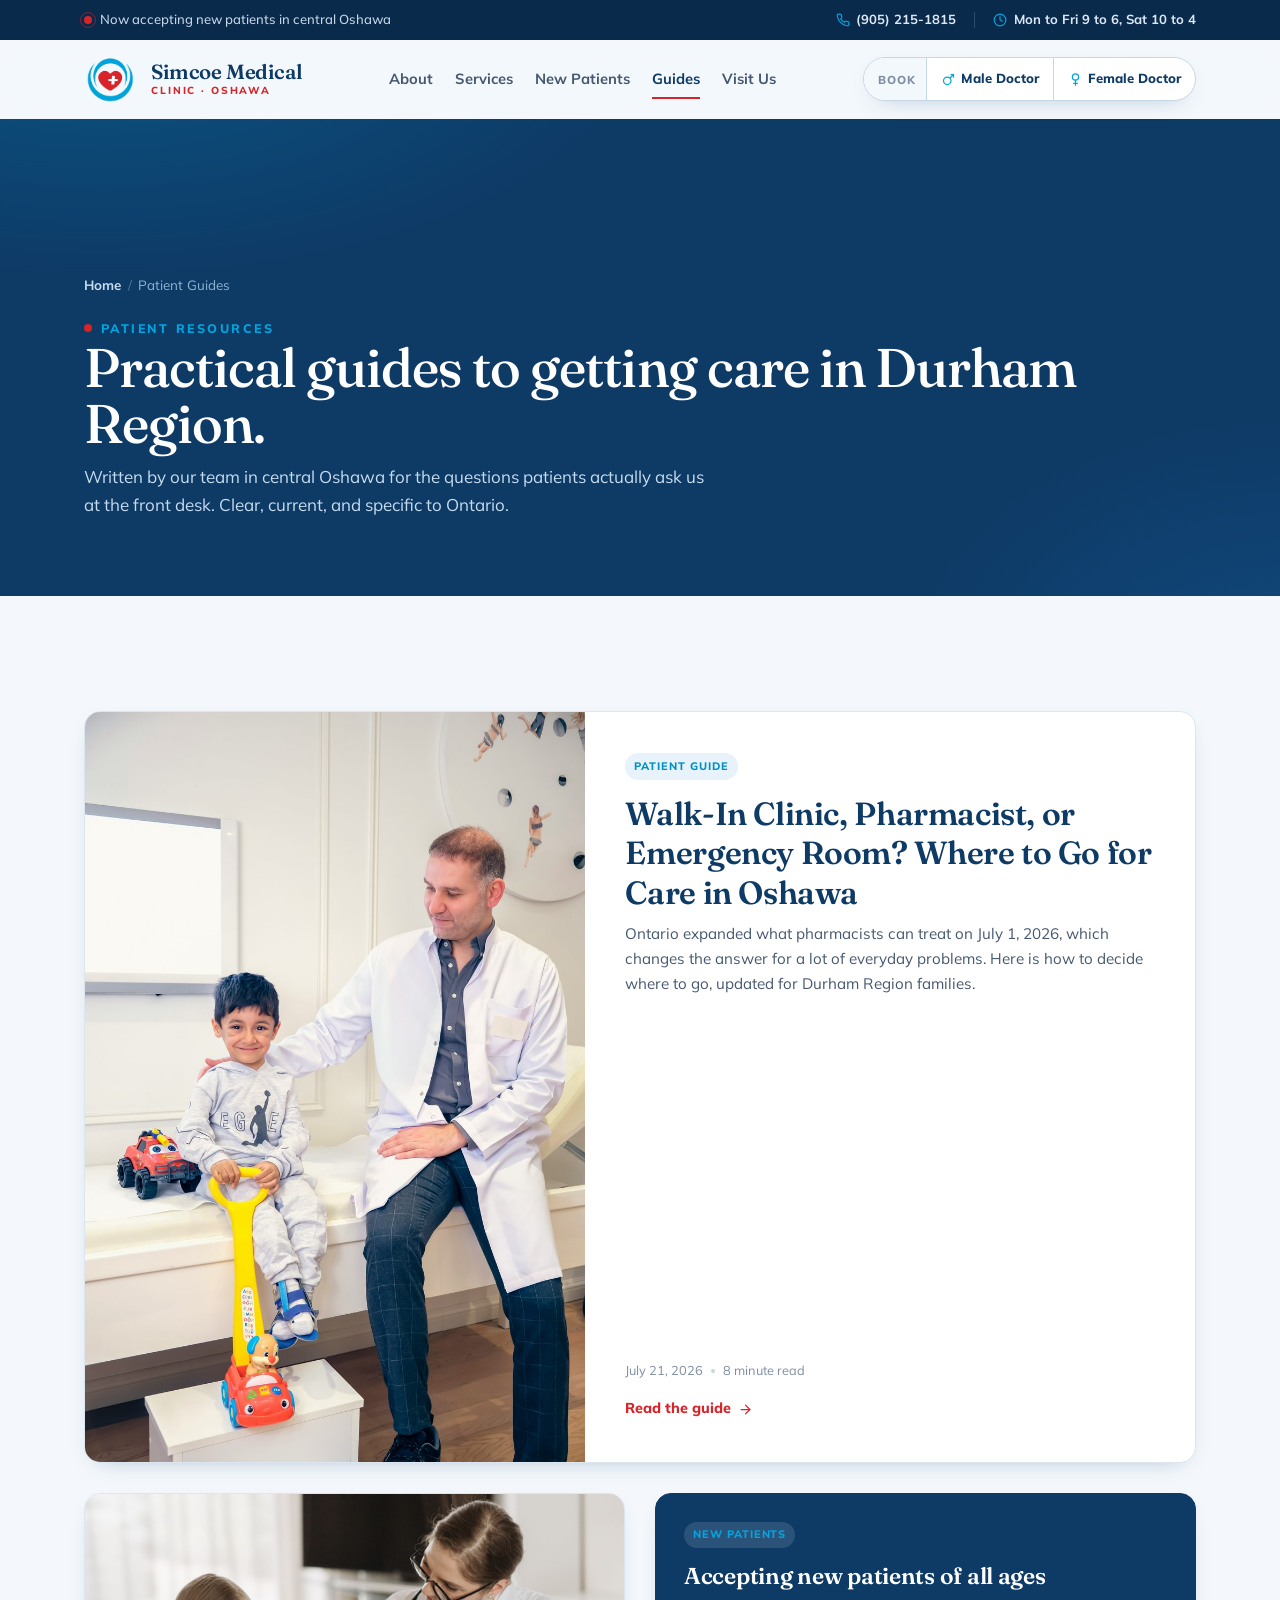
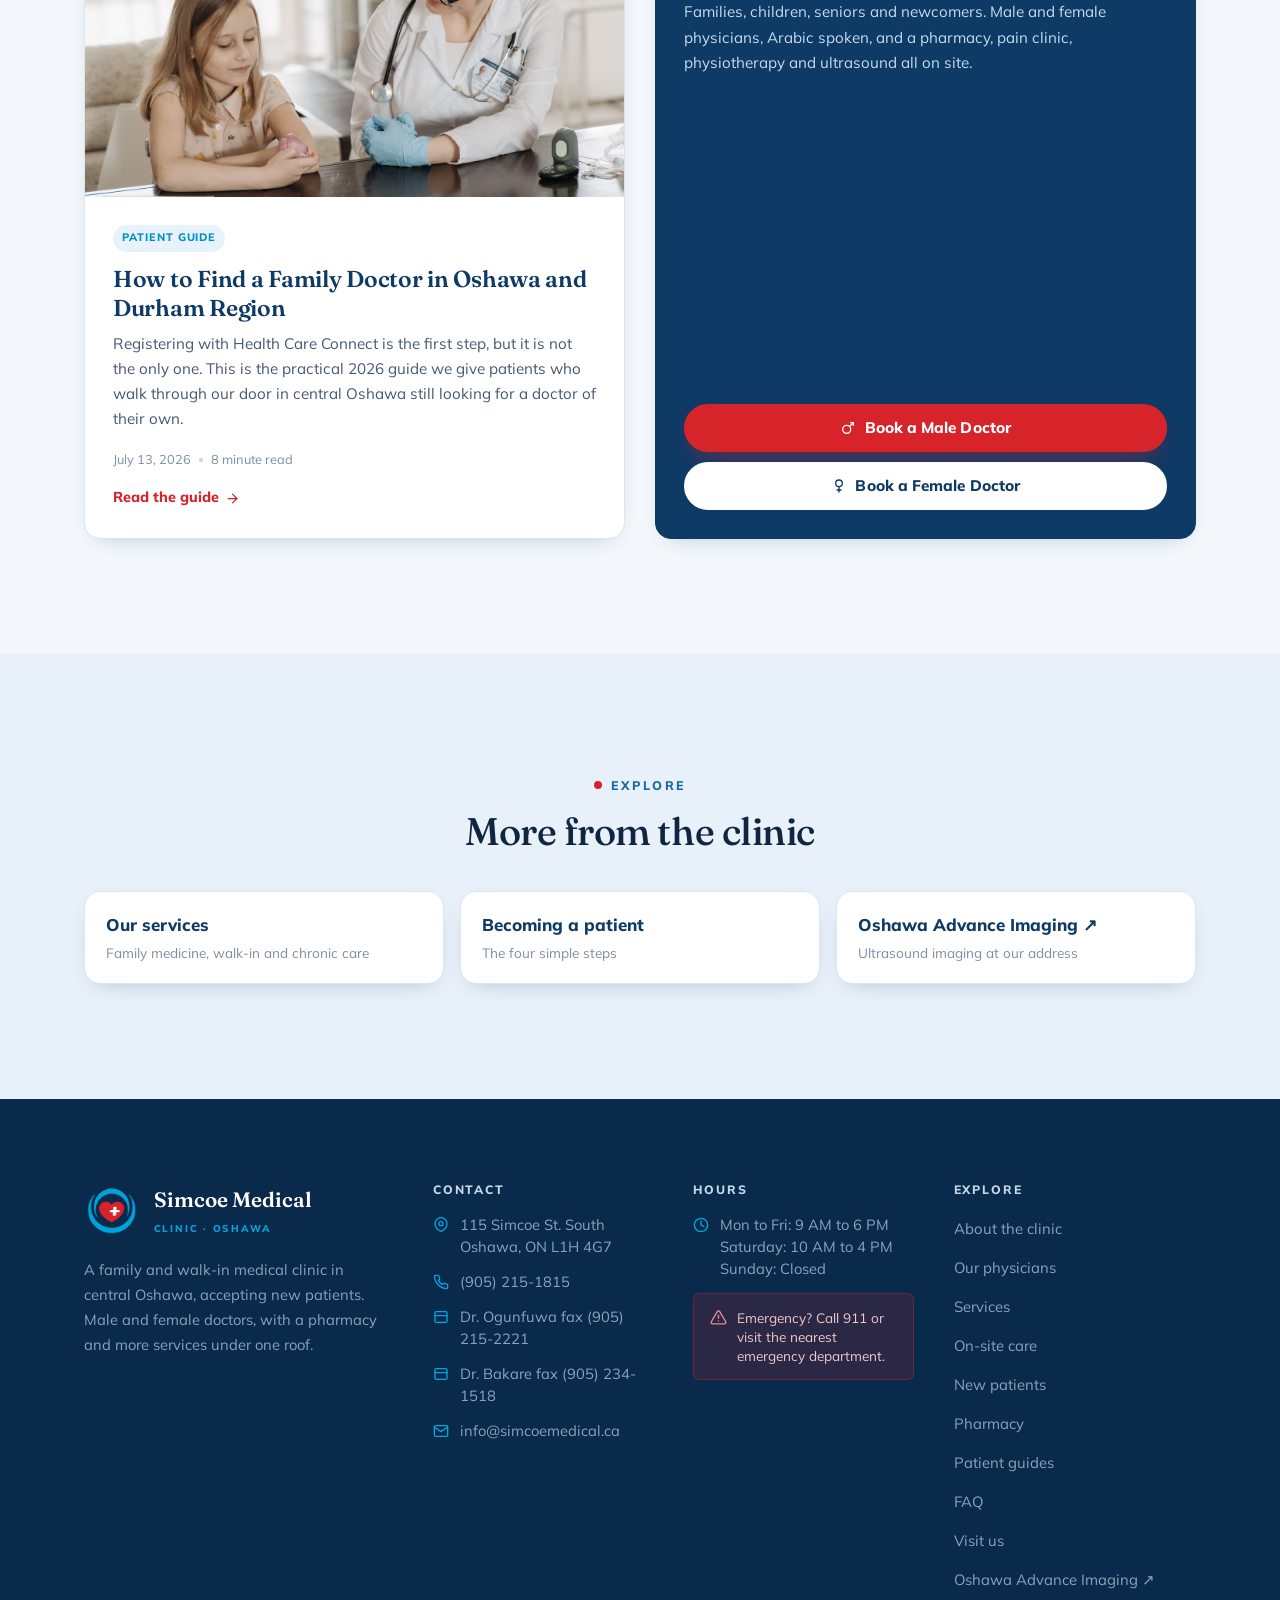
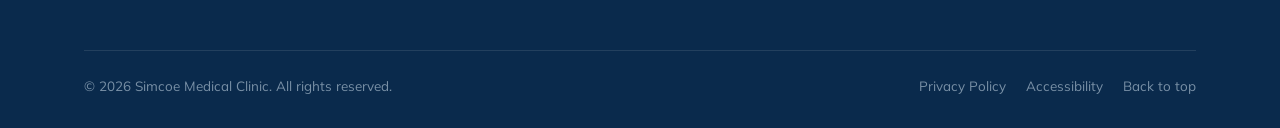
==== commit ffced0cd: "Add files via upload" ====
--- a/blog.html
+++ b/blog.html
@@ -52,16 +52,14 @@
   <div class="wrap">
     <div class="bar">
       <a href="index.html" class="brand" aria-label="Simcoe Medical Clinic home">
-        <img src="logo.png" alt="Simcoe Medical Clinic logo" width="46" height="46">
+        <img src="logo.png" alt="Simcoe Medical Clinic logo" width="55" height="46">
         <span class="bk"><b>Simcoe Medical</b><span>Clinic &middot; Oshawa</span></span>
       </a>
       <nav class="nav" aria-label="Primary">
         <a href="index.html#about">About</a>
         <a href="index.html#services">Services</a>
-        <a href="index.html#on-site">On-Site Care</a>
         <a href="index.html#new-patients">New Patients</a>
         <a href="blog.html" class="active">Guides</a>
-        <a href="index.html#faq">FAQ</a>
         <a href="index.html#contact">Visit Us</a>
       </nav>
       <div class="header-cta">
@@ -85,7 +83,7 @@
     <a href="index.html#services" data-close>Services <span>02</span></a>
     <a href="index.html#on-site" data-close>On-Site Care <span>03</span></a>
     <a href="index.html#new-patients" data-close>New Patients <span>04</span></a>
-    <a href="blog.html">Patient Guides <span>05</span></a>
+    <a href="blog.html" data-close>Patient Guides <span>05</span></a>
     <a href="index.html#faq" data-close>FAQ <span>06</span></a>
     <a href="index.html#contact" data-close>Visit Us <span>07</span></a>
   </nav>
@@ -165,7 +163,7 @@
   <div class="wrap">
     <div class="footer-top">
       <div class="footer-col">
-        <div class="f-brand"><img src="logo.png" alt="Simcoe Medical Clinic logo" width="48" height="48"><div><b>Simcoe Medical</b><span>Clinic &middot; Oshawa</span></div></div>
+        <div class="f-brand"><img src="logo.png" alt="Simcoe Medical Clinic logo" width="58" height="48"><div><b>Simcoe Medical</b><span>Clinic &middot; Oshawa</span></div></div>
         <p>A family and walk-in medical clinic in central Oshawa, accepting new patients. Male and female doctors, with a pharmacy and more services under one roof.</p>
       </div>
       <div class="footer-col">
--- a/styles.css
+++ b/styles.css
@@ -185,20 +185,20 @@
 .header{position:sticky;top:0;z-index:100;background:rgba(244,248,252,.86);backdrop-filter:saturate(150%) blur(10px);border-bottom:1px solid transparent;transition:border-color .35s var(--ease),box-shadow .35s var(--ease),background .35s var(--ease)}
 .header.scrolled{border-bottom-color:var(--line);box-shadow:0 6px 24px -18px rgba(14,58,102,.5)}
 .header .bar{height:var(--header-h);display:flex;align-items:center;justify-content:space-between;gap:24px}
-.brand{display:inline-flex;align-items:center;gap:12px}
-.brand img{width:46px;height:46px}
+.brand{display:inline-flex;align-items:center;gap:12px;flex:none}
+.brand img{height:46px;width:auto;object-fit:contain;flex:none}
 .brand .bk{display:flex;flex-direction:column;line-height:1}
 .brand .bk b{font-family:var(--serif);font-weight:600;font-size:1.28rem;color:var(--navy);letter-spacing:-.01em}
 .brand .bk span{font-family:var(--sans);font-size:.64rem;font-weight:800;letter-spacing:.18em;text-transform:uppercase;color:var(--red);margin-top:3px}
 
-.nav{display:flex;align-items:center;gap:28px}
-.nav a{font-size:.92rem;font-weight:700;color:var(--ink-2);position:relative;padding:6px 0;transition:color .25s var(--ease)}
+.nav{display:flex;align-items:center;gap:22px;flex-wrap:nowrap;flex:0 1 auto;min-width:0}
+.nav a{font-size:.92rem;font-weight:700;color:var(--ink-2);position:relative;padding:6px 0;white-space:nowrap;transition:color .25s var(--ease)}
 .nav a::after{content:"";position:absolute;left:0;bottom:-2px;height:2px;width:100%;background:var(--red);transform:scaleX(0);transform-origin:left;transition:transform .32s var(--ease)}
 .nav a:hover{color:var(--navy)}
 .nav a:hover::after,.nav a.active::after{transform:scaleX(1)}
 .nav a.active{color:var(--navy)}
 
-.header-cta{display:flex;align-items:center;gap:16px}
+.header-cta{display:flex;align-items:center;gap:12px;flex:none}
 .header-cta .callnum{display:inline-flex;align-items:center;gap:.5em;font-weight:800;font-size:.92rem;color:var(--navy)}
 .header-cta .callnum svg{width:16px;height:16px;color:var(--red)}
 .header-cta .callnum:hover{color:var(--cyan-2)}
@@ -501,7 +501,7 @@
 .footer{background:var(--navy-2);color:#9FB4C8;padding-top:clamp(56px,7vw,84px)}
 .footer-top{display:grid;grid-template-columns:1.4fr 1fr 1fr 1.1fr;gap:40px;padding-bottom:46px;border-bottom:1px solid rgba(255,255,255,.1)}
 .footer .f-brand{display:flex;align-items:center;gap:12px;margin-bottom:20px}
-.footer .f-brand img{width:48px;height:48px}
+.footer .f-brand img{height:48px;width:auto;object-fit:contain;flex:none}
 .footer .f-brand b{font-family:var(--serif);font-size:1.3rem;color:#fff;font-weight:600}
 .footer .f-brand span{font-size:.62rem;letter-spacing:.18em;text-transform:uppercase;color:var(--cyan);font-weight:800;display:block;margin-top:3px}
 .footer-col p{font-size:.92rem;line-height:1.7;color:#8DA3B8}
@@ -552,7 +552,7 @@
   .why-grid{grid-template-columns:repeat(2,1fr)}
 }
 
-@media (max-width:1000px){
+@media (max-width:1120px){
   .nav{display:none}
   .header-cta .callnum{display:none}
   .burger{display:grid}
@@ -614,7 +614,7 @@
 @media (max-width:380px){
   .brand .bk b{font-size:1.1rem}
   .brand .bk span{font-size:.58rem}
-  .brand img{width:40px;height:40px}
+  .brand img{height:40px;width:auto}
 }
 
 /* Reduced motion */
@@ -656,9 +656,9 @@
 /* ============================================================
    BOOKING: male / female doctor pair
    ============================================================ */
-.book-pair{display:inline-flex;align-items:stretch;border:1.5px solid var(--line-2);border-radius:50px;background:var(--paper);overflow:hidden;box-shadow:var(--shadow-sm)}
-.book-pair .bp-label{display:inline-flex;align-items:center;padding:0 12px 0 16px;font-size:.72rem;font-weight:800;letter-spacing:.08em;text-transform:uppercase;color:var(--ink-3);background:var(--sky);border-right:1.5px solid var(--line-2)}
-.book-pair .bp-btn{display:inline-flex;align-items:center;gap:.4em;padding:10px 16px;font-size:.85rem;font-weight:800;color:var(--navy);white-space:nowrap;transition:background .22s var(--ease),color .22s var(--ease)}
+.book-pair{display:inline-flex;align-items:stretch;flex:none;border:1.5px solid var(--line-2);border-radius:50px;background:var(--paper);overflow:hidden;box-shadow:var(--shadow-sm);white-space:nowrap}
+.book-pair .bp-label{display:inline-flex;align-items:center;flex:none;padding:0 10px 0 14px;font-size:.72rem;font-weight:800;letter-spacing:.08em;text-transform:uppercase;color:var(--ink-3);background:var(--sky);border-right:1.5px solid var(--line-2)}
+.book-pair .bp-btn{display:inline-flex;align-items:center;gap:.4em;padding:10px 14px;font-size:.82rem;font-weight:800;color:var(--navy);white-space:nowrap;flex:none;transition:background .22s var(--ease),color .22s var(--ease)}
 .book-pair .bp-btn svg{width:15px;height:15px;color:var(--cyan)}
 .book-pair .bp-btn+.bp-btn{border-left:1.5px solid var(--line-2)}
 .book-pair .bp-btn:hover{background:var(--red);color:#fff}
@@ -678,7 +678,7 @@
 @media (max-width:360px){.mobile-bar a{font-size:.74rem;padding:13px 4px}.mobile-bar a svg{width:15px;height:15px}}
 
 /* Header room for the pair */
-@media (max-width:1200px){.header-cta .callnum{display:none}}
+@media (max-width:1320px){.header-cta .callnum{display:none}}
 
 /* ============================================================
    BLOG + ARTICLES
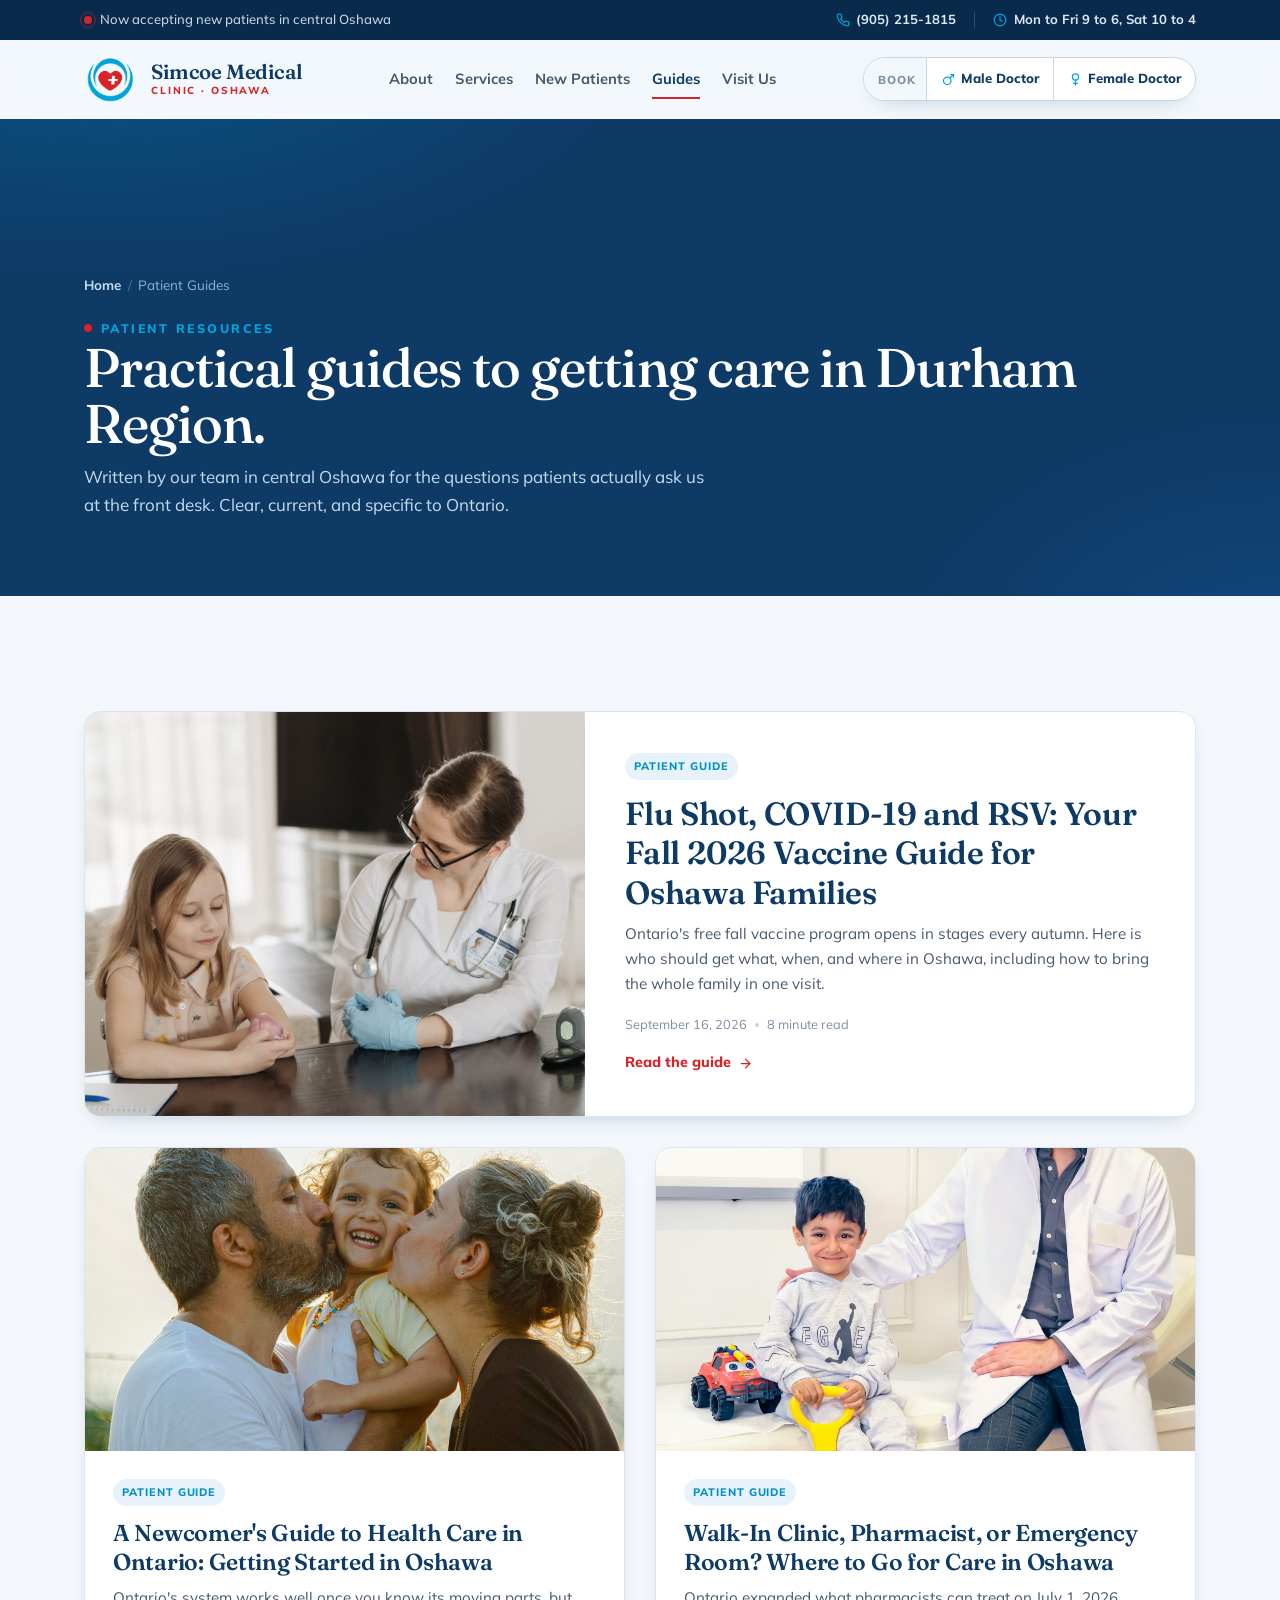
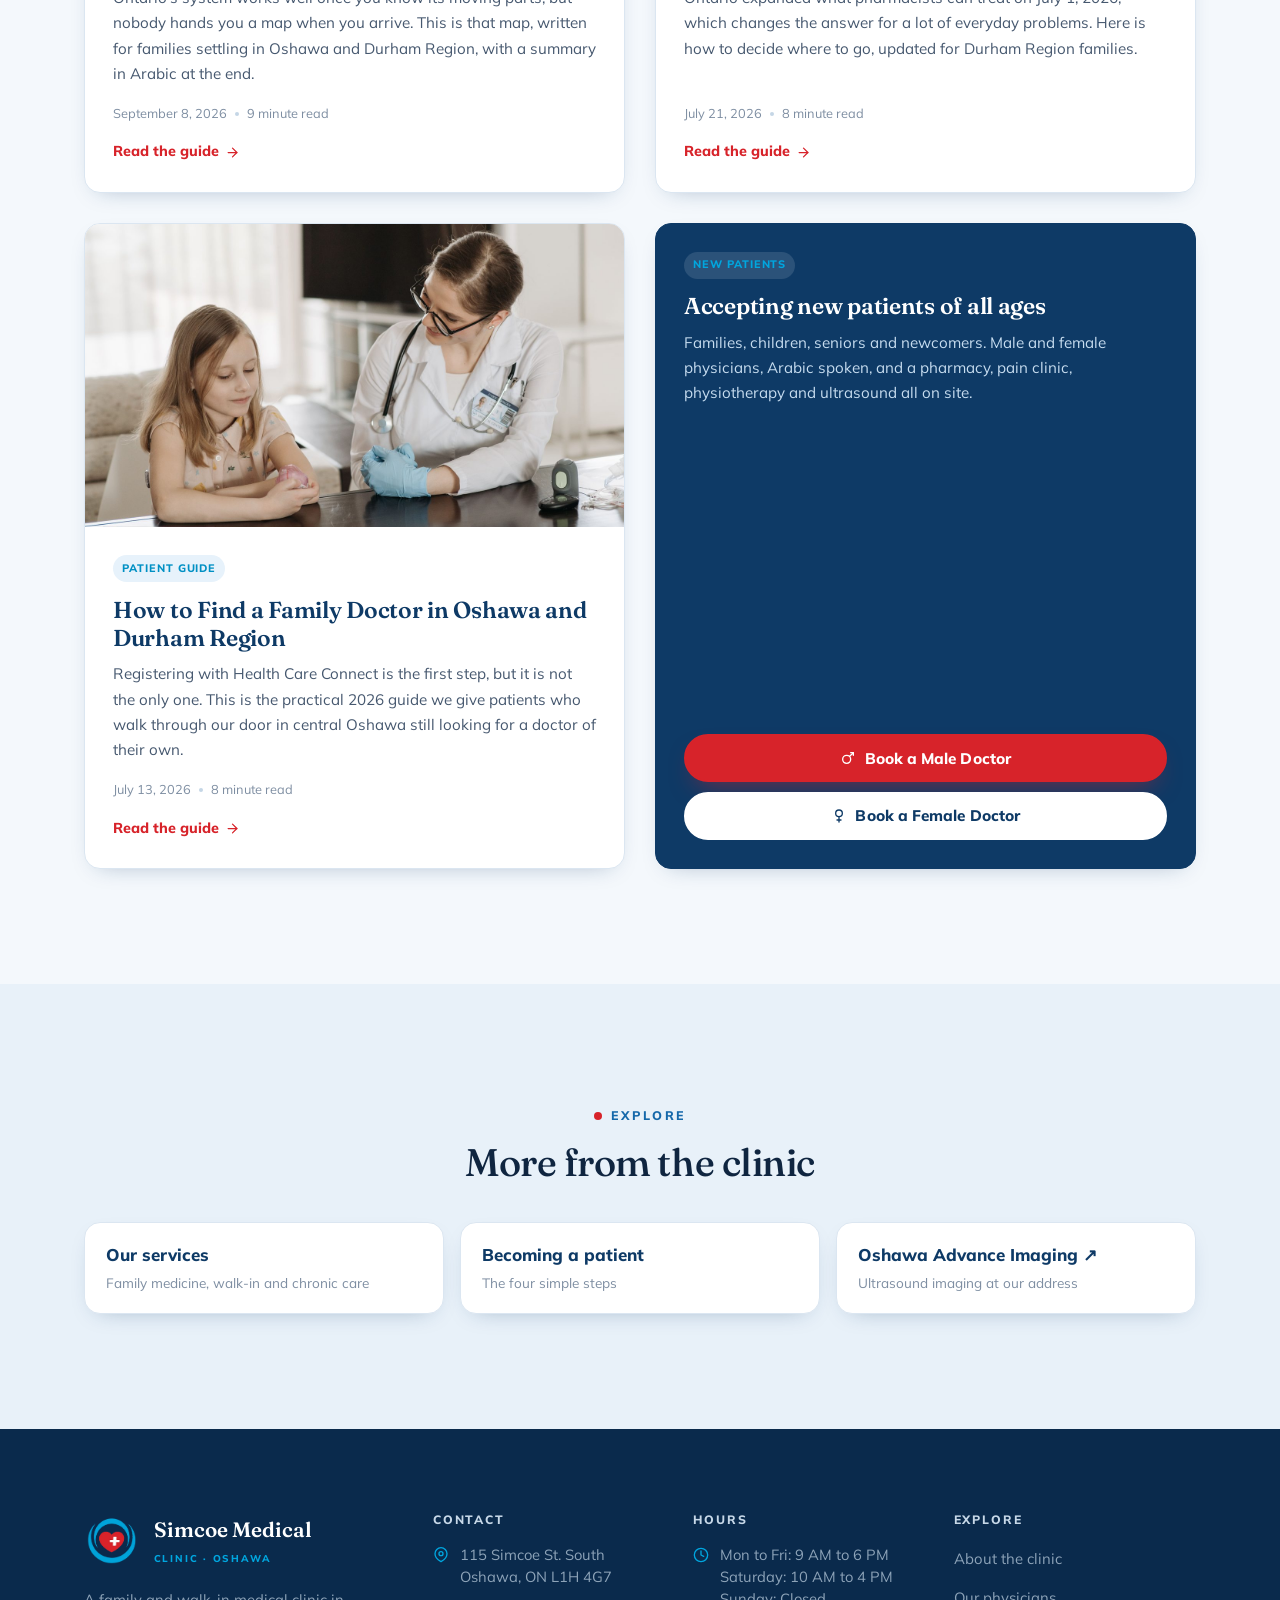
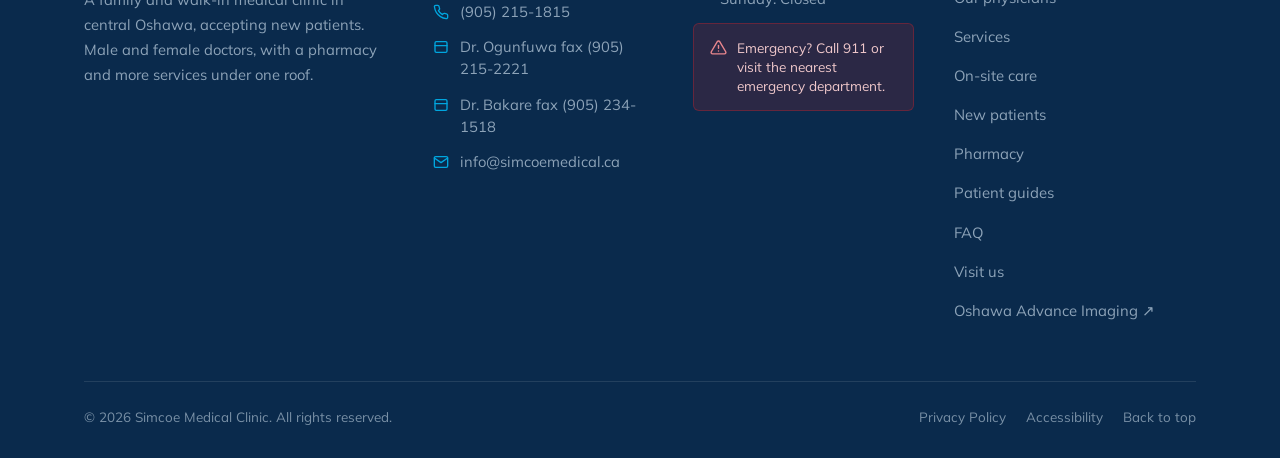
==== commit 8d716585: "Add files via upload" ====
--- a/blog.html
+++ b/blog.html
@@ -110,6 +110,26 @@
   <div class="wrap">
     <div class="post-grid">
       <article class="post-card post-card--wide">
+        <a class="pc-media" href="flu-shot-fall-vaccines-oshawa-2026.html" tabindex="-1" aria-hidden="true"><img src="images/care.jpg" alt="" width="1400" height="935" loading="lazy" decoding="async"></a>
+        <div class="pc-body">
+          <span class="pc-tag">Patient Guide</span>
+          <h3><a href="flu-shot-fall-vaccines-oshawa-2026.html">Flu Shot, COVID-19 and RSV: Your Fall 2026 Vaccine Guide for Oshawa Families</a></h3>
+          <p>Ontario&#x27;s free fall vaccine program opens in stages every autumn. Here is who should get what, when, and where in Oshawa, including how to bring the whole family in one visit.</p>
+          <div class="pc-foot"><time datetime="2026-09-16">September 16, 2026</time><span class="dot"></span><span>8 minute read</span></div>
+          <a class="pc-more" href="flu-shot-fall-vaccines-oshawa-2026.html">Read the guide <svg viewBox="0 0 24 24" fill="none" stroke="currentColor" stroke-width="2" stroke-linecap="round" stroke-linejoin="round"><line x1="5" y1="12" x2="19" y2="12"/><polyline points="12 5 19 12 12 19"/></svg></a>
+        </div>
+      </article>
+      <article class="post-card">
+        <a class="pc-media" href="newcomers-guide-health-care-ontario-oshawa.html" tabindex="-1" aria-hidden="true"><img src="images/family.jpg" alt="" width="1400" height="933" loading="lazy" decoding="async"></a>
+        <div class="pc-body">
+          <span class="pc-tag">Patient Guide</span>
+          <h3><a href="newcomers-guide-health-care-ontario-oshawa.html">A Newcomer&#x27;s Guide to Health Care in Ontario: Getting Started in Oshawa</a></h3>
+          <p>Ontario&#x27;s system works well once you know its moving parts, but nobody hands you a map when you arrive. This is that map, written for families settling in Oshawa and Durham Region, with a summary in Arabic at the end.</p>
+          <div class="pc-foot"><time datetime="2026-09-08">September 8, 2026</time><span class="dot"></span><span>9 minute read</span></div>
+          <a class="pc-more" href="newcomers-guide-health-care-ontario-oshawa.html">Read the guide <svg viewBox="0 0 24 24" fill="none" stroke="currentColor" stroke-width="2" stroke-linecap="round" stroke-linejoin="round"><line x1="5" y1="12" x2="19" y2="12"/><polyline points="12 5 19 12 12 19"/></svg></a>
+        </div>
+      </article>
+      <article class="post-card">
         <a class="pc-media" href="walk-in-clinic-pharmacist-or-emergency-room-oshawa.html" tabindex="-1" aria-hidden="true"><img src="images/clinic.jpg" alt="" width="933" height="1400" loading="lazy" decoding="async"></a>
         <div class="pc-body">
           <span class="pc-tag">Patient Guide</span>
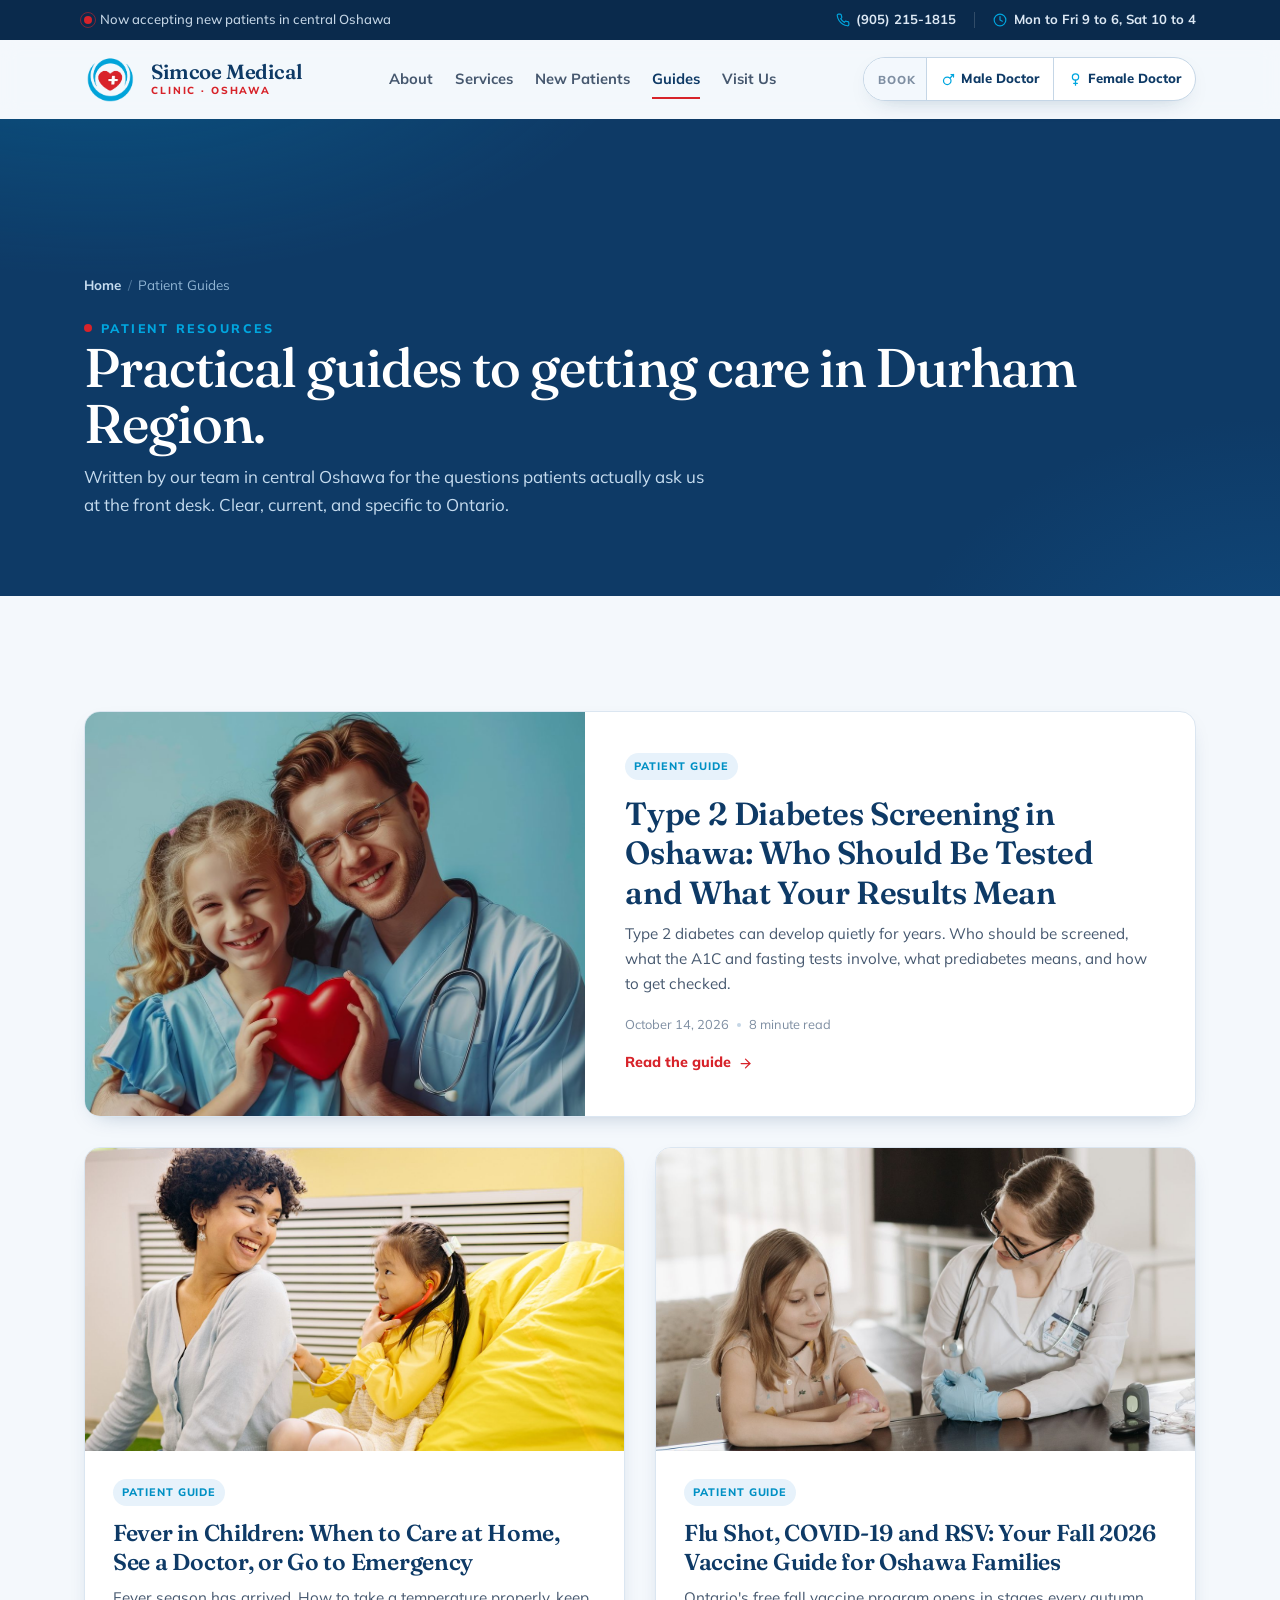
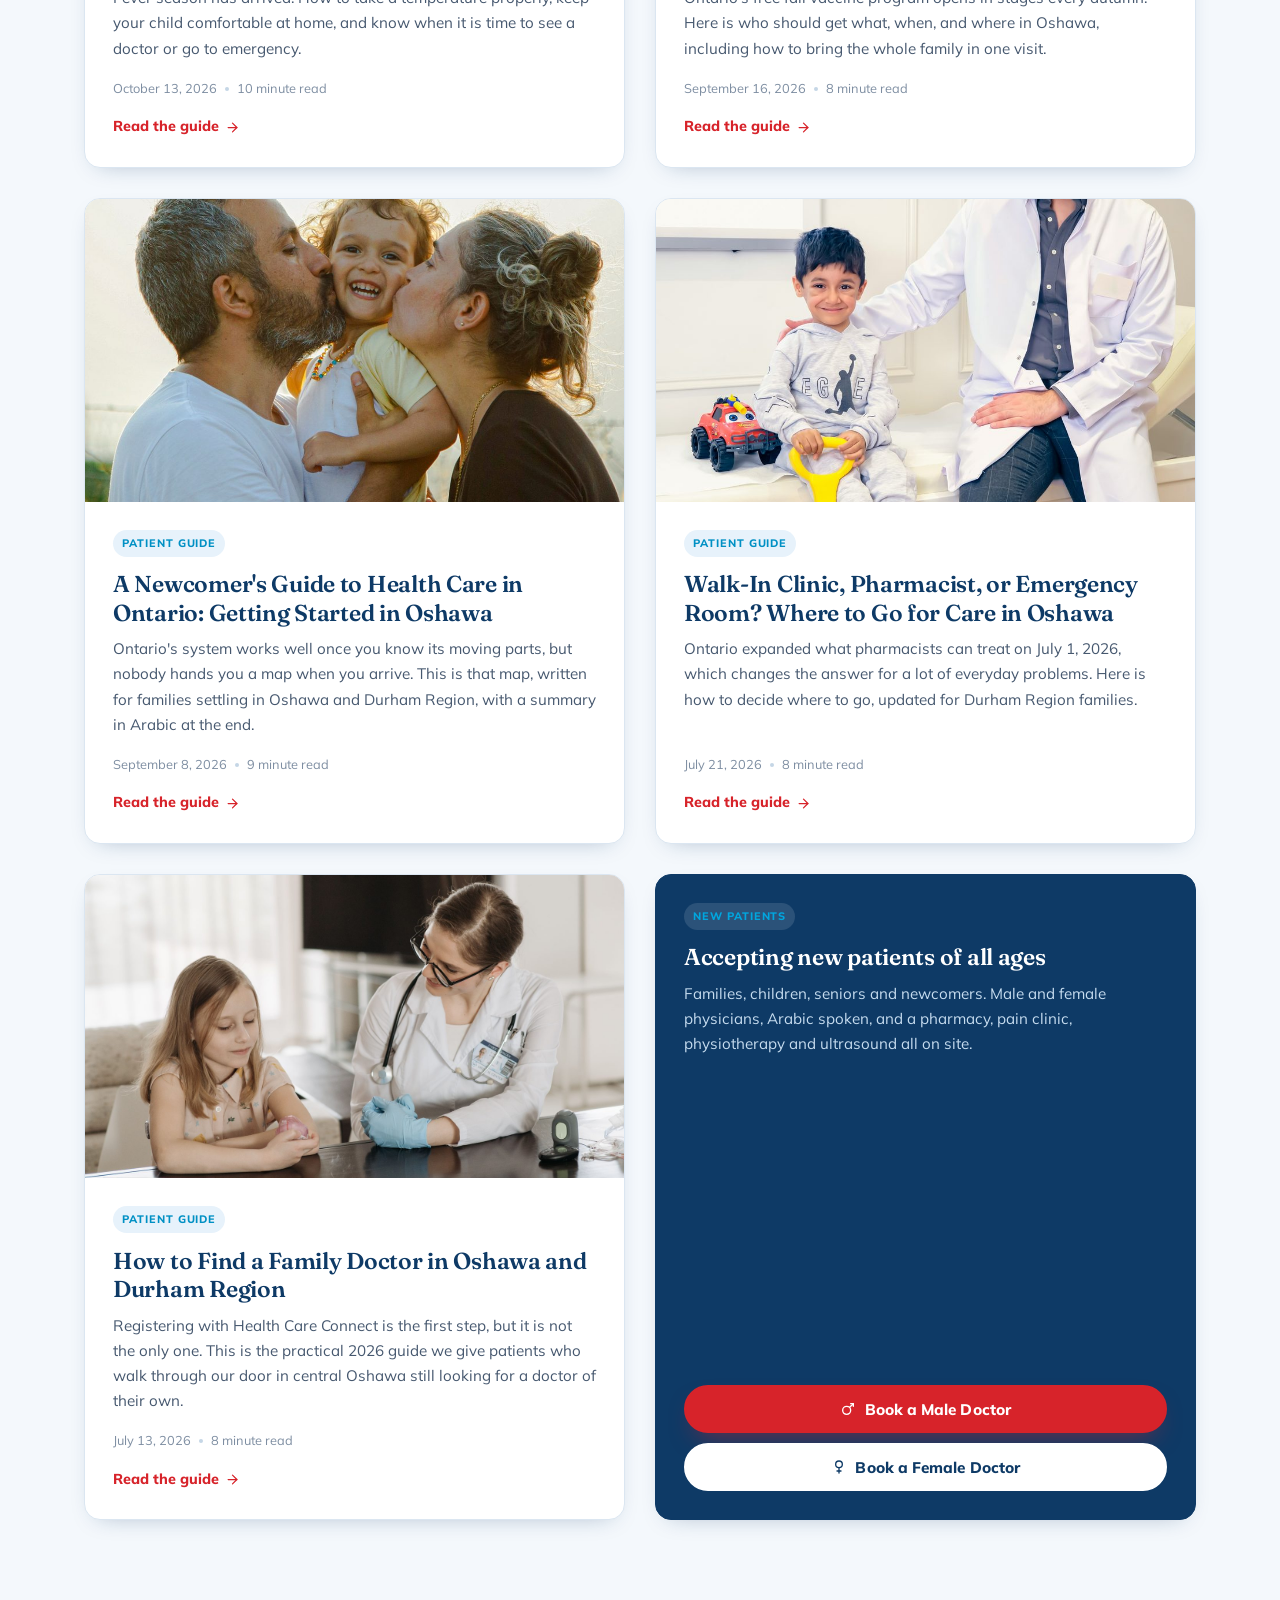
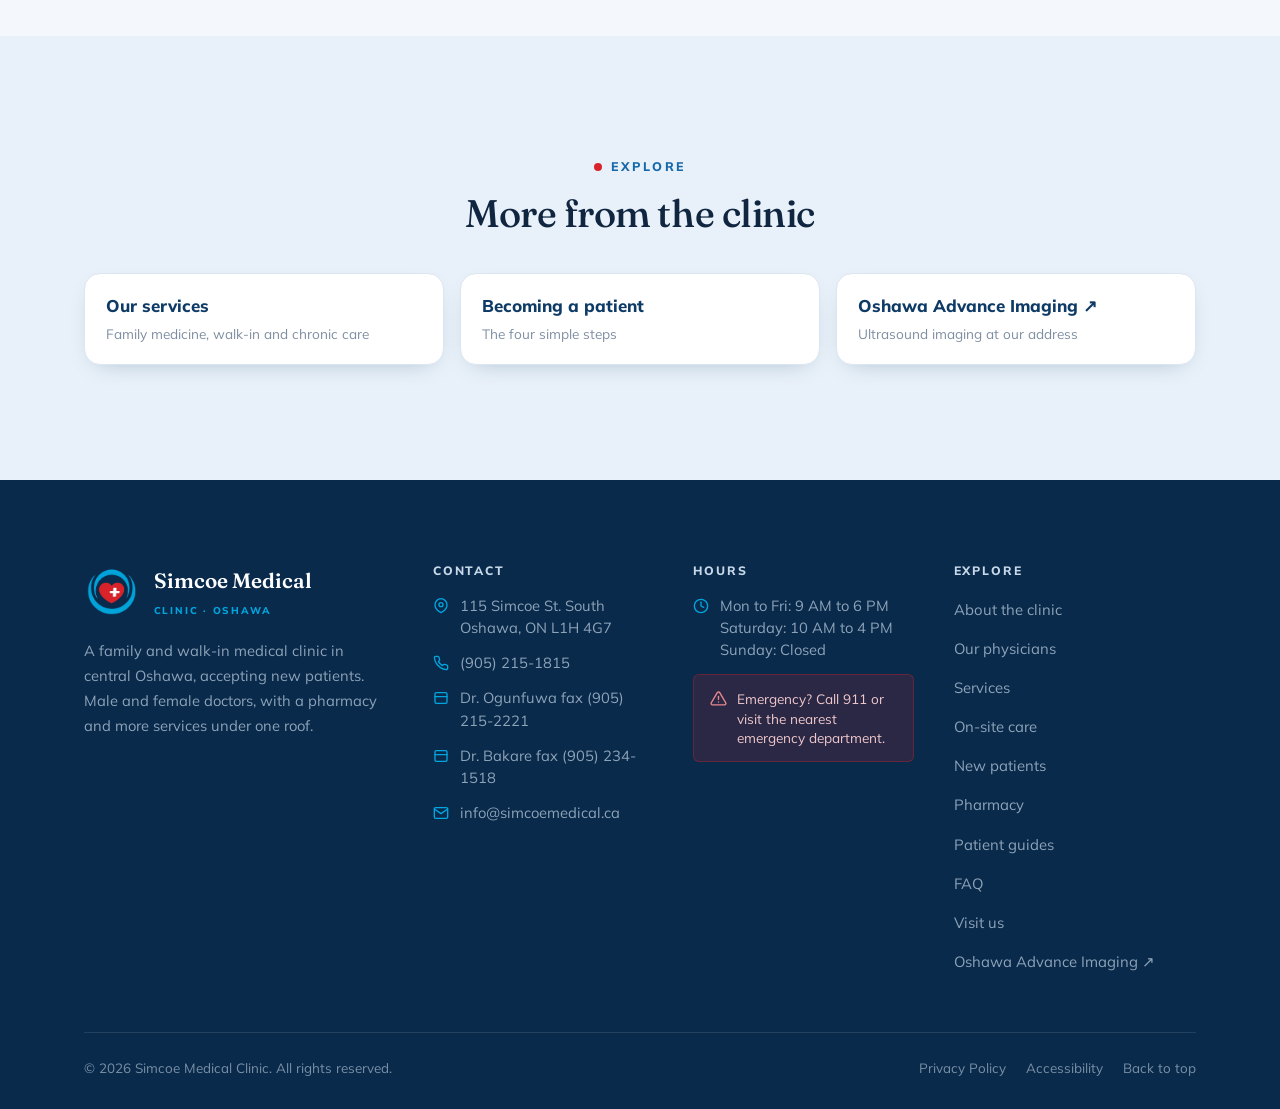
==== commit 64188bcc: "Add files via upload" ====
--- a/blog.html
+++ b/blog.html
@@ -110,6 +110,26 @@
   <div class="wrap">
     <div class="post-grid">
       <article class="post-card post-card--wide">
+        <a class="pc-media" href="type-2-diabetes-screening-oshawa.html" tabindex="-1" aria-hidden="true"><img src="images/heart.jpg" alt="" width="1500" height="841" loading="lazy" decoding="async"></a>
+        <div class="pc-body">
+          <span class="pc-tag">Patient Guide</span>
+          <h3><a href="type-2-diabetes-screening-oshawa.html">Type 2 Diabetes Screening in Oshawa: Who Should Be Tested and What Your Results Mean</a></h3>
+          <p>Type 2 diabetes can develop quietly for years. Who should be screened, what the A1C and fasting tests involve, what prediabetes means, and how to get checked.</p>
+          <div class="pc-foot"><time datetime="2026-10-14">October 14, 2026</time><span class="dot"></span><span>8 minute read</span></div>
+          <a class="pc-more" href="type-2-diabetes-screening-oshawa.html">Read the guide <svg viewBox="0 0 24 24" fill="none" stroke="currentColor" stroke-width="2" stroke-linecap="round" stroke-linejoin="round"><line x1="5" y1="12" x2="19" y2="12"/><polyline points="12 5 19 12 12 19"/></svg></a>
+        </div>
+      </article>
+      <article class="post-card">
+        <a class="pc-media" href="child-fever-when-to-see-a-doctor-oshawa.html" tabindex="-1" aria-hidden="true"><img src="images/welcome.jpg" alt="" width="1400" height="933" loading="lazy" decoding="async"></a>
+        <div class="pc-body">
+          <span class="pc-tag">Patient Guide</span>
+          <h3><a href="child-fever-when-to-see-a-doctor-oshawa.html">Fever in Children: When to Care at Home, See a Doctor, or Go to Emergency</a></h3>
+          <p>Fever season has arrived. How to take a temperature properly, keep your child comfortable at home, and know when it is time to see a doctor or go to emergency.</p>
+          <div class="pc-foot"><time datetime="2026-10-13">October 13, 2026</time><span class="dot"></span><span>10 minute read</span></div>
+          <a class="pc-more" href="child-fever-when-to-see-a-doctor-oshawa.html">Read the guide <svg viewBox="0 0 24 24" fill="none" stroke="currentColor" stroke-width="2" stroke-linecap="round" stroke-linejoin="round"><line x1="5" y1="12" x2="19" y2="12"/><polyline points="12 5 19 12 12 19"/></svg></a>
+        </div>
+      </article>
+      <article class="post-card">
         <a class="pc-media" href="flu-shot-fall-vaccines-oshawa-2026.html" tabindex="-1" aria-hidden="true"><img src="images/care.jpg" alt="" width="1400" height="935" loading="lazy" decoding="async"></a>
         <div class="pc-body">
           <span class="pc-tag">Patient Guide</span>
